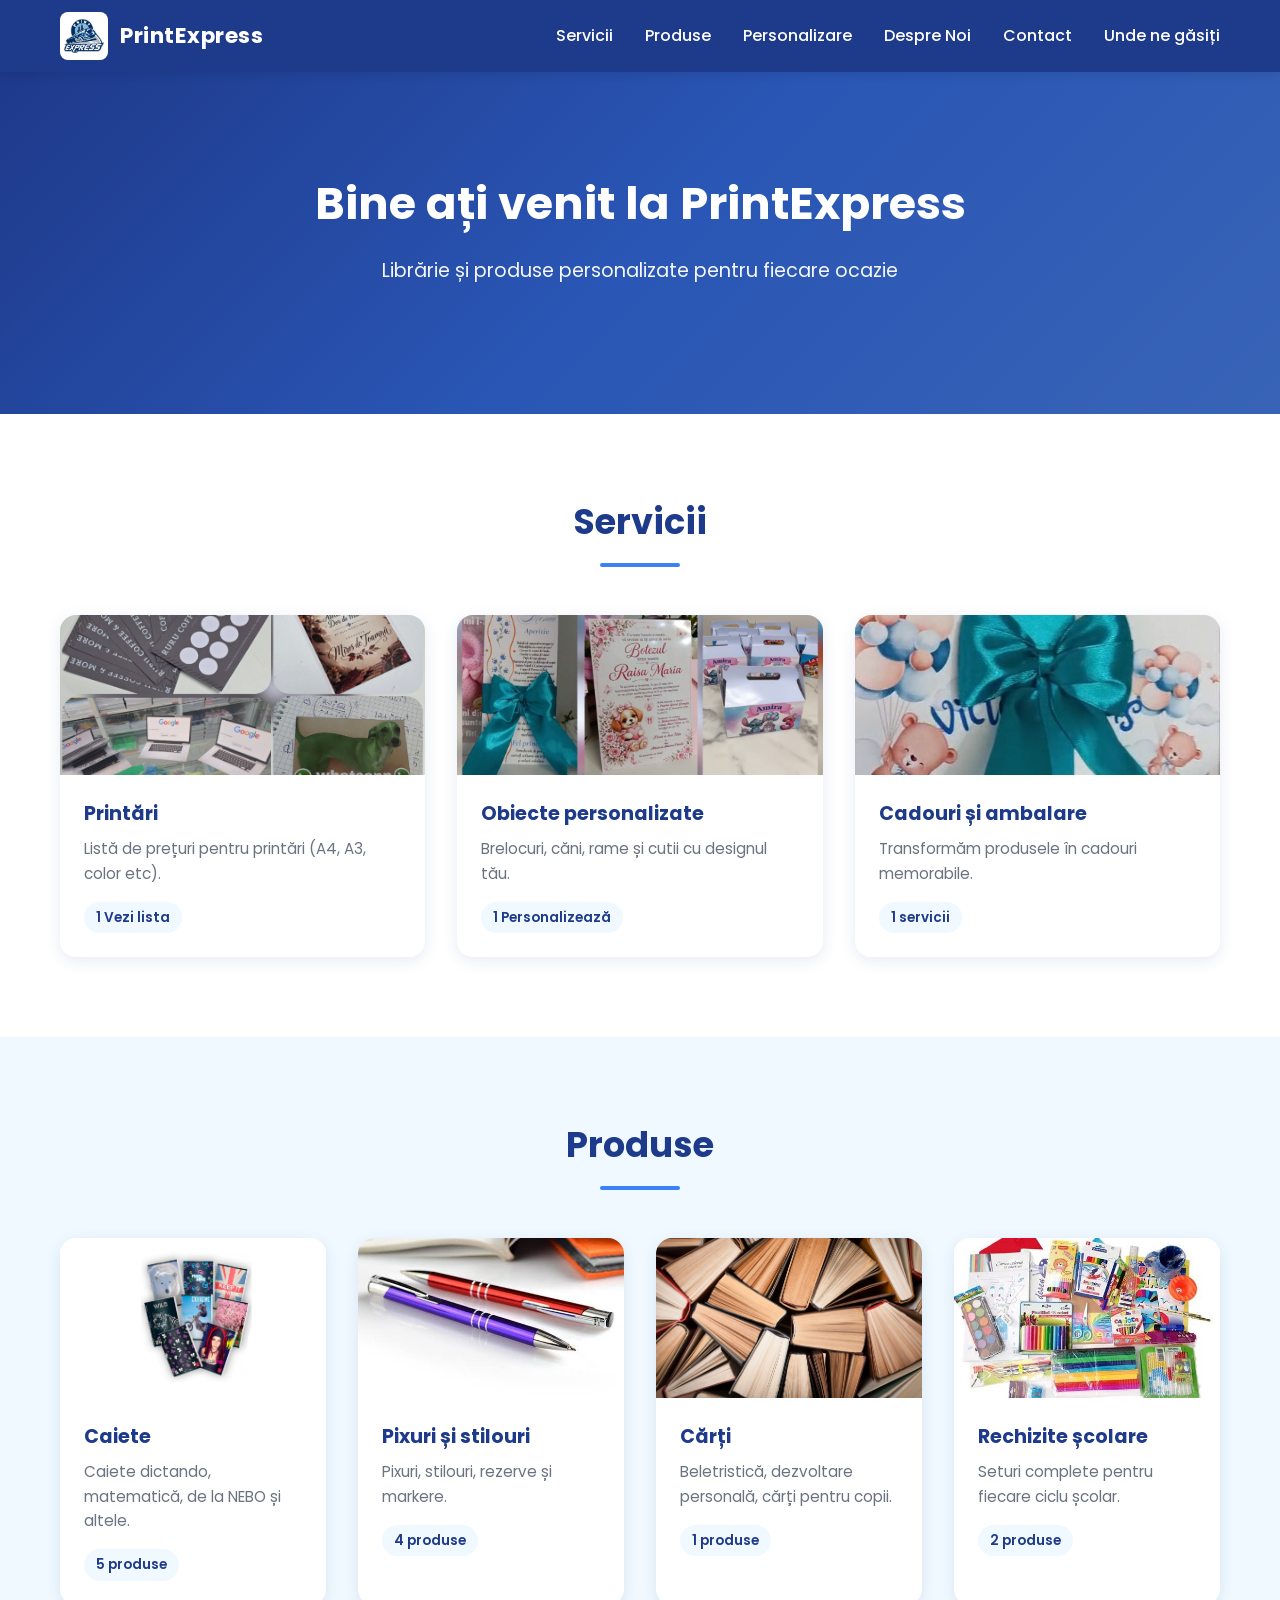
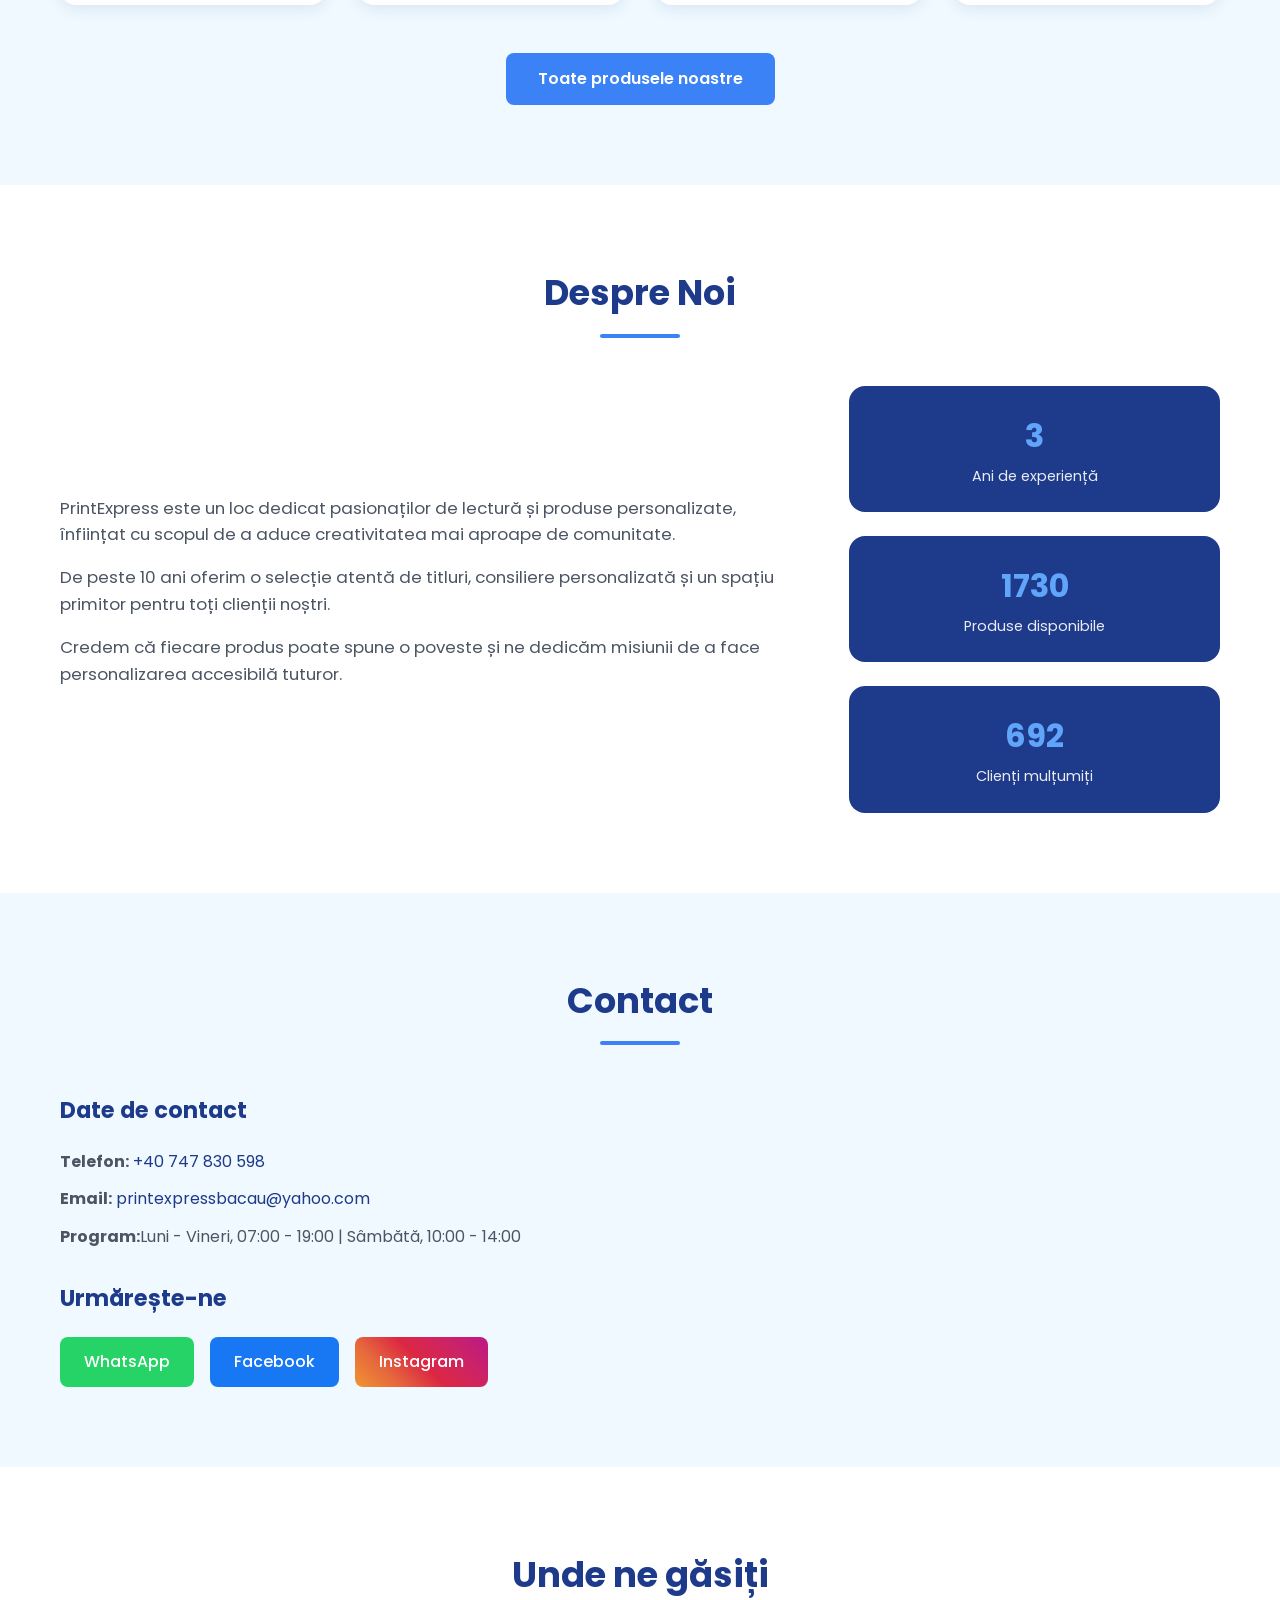
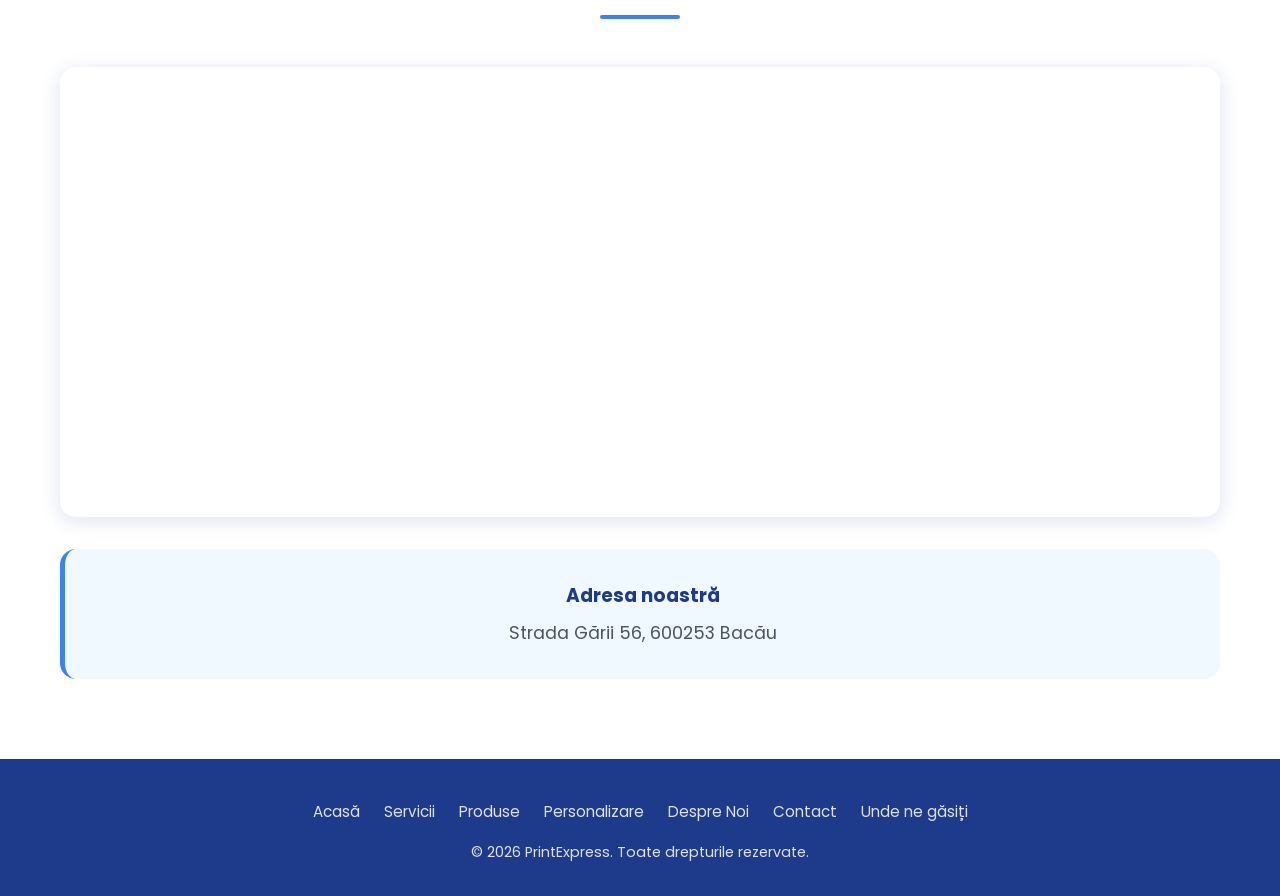
==== index.html @ 2db5bd22 "Update index.html" ====
<!DOCTYPE html>
<html lang="ro">
<head>
    <meta charset="UTF-8">
    <meta name="google-site-verification" content="IRRIwklYfAM4KakVs8MfR-BUMKHXGZRAiNsHoaWdocE" />
    <meta name="viewport" content="width=device-width, initial-scale=1.0">
    <title>PrintExpress</title>
    <link rel="stylesheet" href="css/style.css">
    <link href="https://fonts.googleapis.com/css2?family=Poppins:wght@300;400;500;600;700&display=swap" rel="stylesheet">
</head>
<body>

    <header class="header">
        <div class="container header-content">
            <a href="index.html" class="logo">
                <img src="images/logo.png" alt="Logo PrintExpress" class="logo-img" onerror="this.style.display='none'">
                <span class="logo-text">PrintExpress</span>
            </a>
            <nav class="nav">
                <ul class="nav-list">
                    <li><a href="servicii.html">Servicii</a></li>
                    <li><a href="produse.html">Produse</a></li>
                    <li><a href="personalizare.html">Personalizare</a></li>
                    <li><a href="index.html#despre">Despre Noi</a></li>
                    <li><a href="index.html#contact">Contact</a></li>
                    <li><a href="index.html#unde-ne-gasiti">Unde ne găsiți</a></li>
                </ul>
            </nav>
            <button class="menu-toggle" aria-label="Meniu"><span></span><span></span><span></span></button>
        </div>
    </header>

    <!-- HERO CU VIDEO -->
    <section id="acasa" class="hero hero-video">
        <video autoplay loop muted playsinline class="hero-video-bg">
            <source src="images/header-video.mp4" type="video/mp4">
        </video>
        <div class="hero-overlay"></div>
        <div class="container hero-content fade-in-up">
            <h1>Bine ați venit la PrintExpress</h1>
            <p>Librărie și produse personalizate pentru fiecare ocazie</p>
            <!-- Butonul de personalizare a fost scos de aici -->
        </div>
    </section>

    <!-- Restul secțiunilor rămân neschimbate -->
    <section id="servicii" class="section">
        <div class="container">
            <h2 class="section-title">Servicii</h2>
            <div class="grid-3" id="servicesPreview"></div>
           <!-- <div class="section-cta">
                <a href="servicii.html" class="btn btn-primary">Toate serviciile noastre</a>
            </div> -->
        </div>
    </section>

    <section id="produse" class="section section-alt">
        <div class="container">
            <h2 class="section-title">Produse</h2>
            <div class="grid-4" id="productsPreview"></div>
            <div class="section-cta">
                <a href="produse.html" class="btn btn-primary">Toate produsele noastre</a>
            </div>
        </div>
    </section>

    <section id="despre" class="section">
        <div class="container">
            <h2 class="section-title">Despre Noi</h2>
            <div class="about-content">
                <div class="about-text">
                    <p>PrintExpress este un loc dedicat pasionaților de lectură și produse personalizate, înființat cu scopul de a aduce creativitatea mai aproape de comunitate.</p>
                    <p>De peste 10 ani oferim o selecție atentă de titluri, consiliere personalizată și un spațiu primitor pentru toți clienții noștri.</p>
                    <p>Credem că fiecare produs poate spune o poveste și ne dedicăm misiunii de a face personalizarea accesibilă tuturor.</p>
                </div>
                <div class="about-stats">
                    <div class="stat">
                        <span class="stat-number counter" data-target="10">0</span>
                        <span class="stat-label">Ani de experiență</span>
                    </div>
                    <div class="stat">
                        <span class="stat-number counter" data-target="5000">0</span>
                        <span class="stat-label">Produse disponibile</span>
                    </div>
                    <div class="stat">
                        <span class="stat-number counter" data-target="2000">0</span>
                        <span class="stat-label">Clienți mulțumiți</span>
                    </div>
                </div>
            </div>
        </div>
    </section>

    <section id="contact" class="section section-alt">
        <div class="container">
            <h2 class="section-title">Contact</h2>
            <div class="contact-grid">
                <div class="contact-info">
                    <h3>Date de contact</h3>
                    <p><strong>Telefon:</strong> <a href="tel:+40747830598">+40 747 830 598</a></p>
                    <p><strong>Email:</strong> <a href="mailto:printexpressbacau@yahoo.com">printexpressbacau@yahoo.com</a></p>
                    <p><strong>Program:</strong>Luni - Vineri, 07:00 - 19:00  | Sâmbătă, 10:00 - 14:00</p>
                    <h3 class="social-title">Urmărește-ne</h3>
                    <div class="social-links">
                        <a href="https://wa.me/40747830598" target="_blank" rel="noopener" class="social-btn whatsapp">WhatsApp</a>
                        <a href="https://www.facebook.com/share/19ZG9v9Qn5/" target="_blank" rel="noopener" class="social-btn facebook">Facebook</a>
                        <a href="https://www.instagram.com/printexpressbacau/?utm_source=ig_web_button_share_sheet" target="_blank" rel="noopener" class="social-btn instagram">Instagram</a>
                    </div>
                </div>
            </div>
        </div>
    </section>

    <section id="unde-ne-gasiti" class="section">
        <div class="container">
            <h2 class="section-title">Unde ne găsiți</h2>
            <div class="map-wrapper">
    <iframe
        src="https://maps.google.com/maps?q=Str.%20Garii%2056,%20Bacau,%20Romania&t=&z=16&ie=UTF8&iwloc=&output=embed"
        width="100%"
        height="450"
        style="border:0;"
        allowfullscreen=""
        loading="lazy"
        referrerpolicy="no-referrer-when-downgrade"
        title="Locație PrintExpress Bacău">
    </iframe>
            </div>
            <div class="address-info">
                <h3>Adresa noastră</h3>
                <p>Strada Gării 56, 600253 Bacău</p>
            </div>
        </div>
    </section>

    <footer class="footer">
        <div class="container footer-content">
            <ul class="footer-nav">
                <li><a href="index.html">Acasă</a></li>
                <li><a href="servicii.html">Servicii</a></li>
                <li><a href="produse.html">Produse</a></li>
                <li><a href="personalizare.html">Personalizare</a></li>
                <li><a href="index.html#despre">Despre Noi</a></li>
                <li><a href="index.html#contact">Contact</a></li>
                <li><a href="index.html#unde-ne-gasiti">Unde ne găsiți</a></li>
            </ul>
            <p>&copy; <span id="currentYear"></span> PrintExpress. Toate drepturile rezervate.</p>
        </div>
    </footer>

    <script src="js/data.js"></script>
    <script src="js/script.js"></script>
</body>
</html>
---- css/style.css ----
:root {
    --color-primary: #1e3a8a;
    --color-secondary: #3b82f6;
    --color-accent: #60a5fa;
    --color-dark: #1e293b;
    --color-light: #f0f9ff;
    --gradient-1: linear-gradient(135deg, #1e3a8a, #3b82f6);
    --gradient-2: linear-gradient(135deg, #1e40af, #60a5fa);
    --gradient-3: linear-gradient(135deg, #3730a3, #818cf8);
    --gradient-4: linear-gradient(135deg, #0c4a6e, #0ea5e9);
    --gradient-5: linear-gradient(135deg, #1e3a8a, #06b6d4);
    --gradient-6: linear-gradient(135deg, #312e81, #6366f1);
}

* { margin: 0; padding: 0; box-sizing: border-box; }
html { scroll-behavior: smooth; }
body {
    font-family: 'Poppins', sans-serif;
    color: var(--color-dark);
    background: #ffffff;
    line-height: 1.6;
    overflow-x: hidden;
}
a { color: var(--color-primary); text-decoration: none; transition: color 0.3s ease; }
a:hover { color: var(--color-secondary); }
img { max-width: 100%; display: block; }
.container { width: 100%; max-width: 1200px; margin: 0 auto; padding: 0 20px; }

@keyframes fadeInUp {
    from { opacity: 0; transform: translateY(30px); }
    to { opacity: 1; transform: translateY(0); }
}
@keyframes fadeInLeft {
    from { opacity: 0; transform: translateX(-30px); }
    to { opacity: 1; transform: translateX(0); }
}
@keyframes fadeInRight {
    from { opacity: 0; transform: translateX(30px); }
    to { opacity: 1; transform: translateX(0); }
}
@keyframes fadeInScale {
    from { opacity: 0; transform: scale(0.9); }
    to { opacity: 1; transform: scale(1); }
}
@keyframes float {
    0%, 100% { transform: translateY(0); }
    50% { transform: translateY(-10px); }
}
@keyframes gradientMove {
    0% { background-position: 0% 50%; }
    50% { background-position: 100% 50%; }
    100% { background-position: 0% 50%; }
}
@keyframes pulse {
    0%, 100% { transform: scale(1); }
    50% { transform: scale(1.05); }
}
@keyframes priceBump {
    0% { transform: scale(1); }
    40% { transform: scale(1.2); color: var(--color-accent); }
    100% { transform: scale(1); }
}
@keyframes fadeIn {
    from { opacity: 0; }
    to { opacity: 1; }
}

.fade-in-up { animation: fadeInUp 0.8s ease-out both; }
.fade-in-left { animation: fadeInLeft 0.8s ease-out both; }
.fade-in-right { animation: fadeInRight 0.8s ease-out both; }

.header {
    background-color: var(--color-primary);
    color: #fff;
    position: sticky;
    top: 0;
    z-index: 1000;
    box-shadow: 0 2px 10px rgba(0,0,0,0.1);
    transition: box-shadow 0.3s ease;
}
.header.scrolled { box-shadow: 0 4px 20px rgba(0,0,0,0.2); }

.header-content {
    display: flex;
    justify-content: space-between;
    align-items: center;
    padding: 0.75rem 20px;
}

.logo {
    display: flex;
    align-items: center;
    gap: 0.75rem;
    color: #fff;
    transition: transform 0.3s ease;
}
.logo:hover { transform: scale(1.03); color: var(--color-accent); }

.logo-img {
    width: 48px;
    height: 48px;
    object-fit: contain;
    background: #fff;
    border-radius: 8px;
    padding: 4px;
    transition: transform 0.4s ease;
}
.logo:hover .logo-img { transform: rotate(-8deg); }

.logo-text {
    font-size: 1.35rem;
    font-weight: 700;
    letter-spacing: 0.5px;
    color: #fff;
}

.nav-list { display: flex; list-style: none; gap: 2rem; }
.nav-list a {
    color: #fff;
    font-weight: 500;
    position: relative;
    padding: 0.5rem 0;
}
.nav-list a::after {
    content: '';
    position: absolute;
    bottom: 0; left: 0;
    width: 0; height: 2px;
    background: var(--color-accent);
    transition: width 0.3s ease;
}
.nav-list a:hover::after { width: 100%; }
.nav-list a:hover { color: var(--color-accent); }

.menu-toggle {
    display: none;
    flex-direction: column;
    justify-content: space-between;
    width: 28px; height: 22px;
    background: transparent;
    border: none;
    cursor: pointer;
    padding: 0;
    z-index: 1001;
}
.menu-toggle span {
    display: block;
    width: 100%; height: 3px;
    background: #fff;
    border-radius: 2px;
    transition: transform 0.3s ease, opacity 0.3s ease;
}
.menu-toggle.active span:nth-child(1) { transform: translateY(9.5px) rotate(45deg); }
.menu-toggle.active span:nth-child(2) { opacity: 0; }
.menu-toggle.active span:nth-child(3) { transform: translateY(-9.5px) rotate(-45deg); }

.breadcrumb-bar {
    background: var(--color-light);
    border-bottom: 1px solid #dbeafe;
    padding: 0.9rem 0;
}
.breadcrumb {
    display: flex;
    flex-wrap: wrap;
    align-items: center;
    gap: 0.5rem;
    font-size: 0.9rem;
    list-style: none;
    margin: 0;
    padding: 0;
}
.breadcrumb li { display: flex; align-items: center; gap: 0.5rem; }
.breadcrumb li::after { content: '/'; color: #94a3b8; }
.breadcrumb li:last-child::after { content: ''; }
.breadcrumb a { color: var(--color-secondary); font-weight: 500; }
.breadcrumb a:hover { color: var(--color-primary); }
.breadcrumb .current { color: var(--color-primary); font-weight: 600; }

.back-actions {
    display: flex;
    flex-wrap: wrap;
    gap: 0.75rem;
    margin-bottom: 2rem;
}
.back-btn {
    display: inline-flex;
    align-items: center;
    gap: 0.5rem;
    padding: 0.6rem 1.25rem;
    border-radius: 8px;
    font-weight: 500;
    font-size: 0.95rem;
    border: 2px solid var(--color-secondary);
    background: #fff;
    color: var(--color-primary);
    cursor: pointer;
    text-decoration: none;
    font-family: inherit;
    transition: all 0.3s ease;
}
.back-btn:hover {
    background: var(--color-secondary);
    color: #fff;
    transform: translateX(-4px);
    box-shadow: 0 6px 18px rgba(59,130,246,0.3);
}
.back-btn .arrow { font-size: 1.1rem; transition: transform 0.3s ease; }
.back-btn:hover .arrow { transform: translateX(-3px); }

.hero-video {
    position: relative;
    overflow: hidden;
    padding: 8rem 0;
    background: none;
}
.hero-video-bg {
    position: absolute;
    top: 50%;
    left: 50%;
    min-width: 100%;
    min-height: 100%;
    width: auto;
    height: auto;
    transform: translate(-50%, -50%);
    z-index: 0;
    object-fit: cover;
}
.hero-overlay {
    position: absolute;
    inset: 0;
    background: rgba(30, 58, 138, 0.6);
    z-index: 1;
}
.hero-video .hero-content {
    position: relative;
    z-index: 2;
}

.hero, .page-hero {
    color: #fff;
    text-align: center;
    background-size: 200% 200%;
}
.hero {
    background: linear-gradient(135deg, var(--color-primary), var(--color-secondary), var(--color-accent));
    padding: 6rem 0;
}
.hero-content h1 { font-size: 2.8rem; margin-bottom: 1rem; font-weight: 700; }
.hero-content p { font-size: 1.2rem; margin-bottom: 2rem; opacity: 0.95; }

.page-hero {
    background: linear-gradient(135deg, var(--color-primary), var(--color-secondary));
    padding: 4rem 0;
}
.animated-gradient {
    background-size: 200% 200%;
    animation: gradientMove 10s ease infinite;
}
.page-hero h1 { font-size: 2.4rem; margin-bottom: 0.75rem; }
.page-hero p { font-size: 1.15rem; opacity: 0.95; }

.section { padding: 5rem 0; }
.section-alt { background: var(--color-light); }
.section-title {
    font-size: 2.2rem;
    text-align: center;
    margin-bottom: 3rem;
    color: var(--color-primary);
    position: relative;
    padding-bottom: 1rem;
}
.section-title::after {
    content: '';
    position: absolute;
    bottom: 0; left: 50%;
    transform: translateX(-50%);
    width: 80px; height: 4px;
    background: var(--color-secondary);
    border-radius: 2px;
}
.section-cta { text-align: center; margin-top: 3rem; }

.grid-3 { display: grid; grid-template-columns: repeat(3, 1fr); gap: 2rem; }
.grid-4 { display: grid; grid-template-columns: repeat(4, 1fr); gap: 2rem; }

.category-card {
    background: #fff;
    border-radius: 16px;
    overflow: hidden;
    box-shadow: 0 4px 15px rgba(30,58,138,0.1);
    transition: transform 0.4s cubic-bezier(0.175, 0.885, 0.32, 1.275), box-shadow 0.4s ease;
    animation: fadeInUp 0.6s ease-out both;
}
.category-card:hover {
    transform: translateY(-10px);
    box-shadow: 0 20px 40px rgba(30,58,138,0.25);
}
.category-card-link { display: block; color: inherit; text-decoration: none; }

.category-card-image {
    height: 160px;
    display: flex;
    align-items: center;
    justify-content: center;
    color: #fff;
    font-size: 2.5rem;
    font-weight: 700;
    position: relative;
    overflow: hidden;
    transition: transform 0.5s ease;
}
.category-card:hover .category-card-image { transform: scale(1.05); }
.category-card-image .icon {
    position: relative;
    z-index: 2;
    animation: float 4s ease-in-out infinite;
}
.category-card-image img {
    width: 100%;
    height: 100%;
    object-fit: cover;
}

.category-card-body { padding: 1.5rem; }
.category-card-body h3 {
    color: var(--color-primary);
    margin-bottom: 0.5rem;
    font-size: 1.2rem;
    transition: color 0.3s ease;
}
.category-card:hover .category-card-body h3 { color: var(--color-secondary); }
.category-card-body p {
    color: #6b7280;
    font-size: 0.95rem;
    margin-bottom: 1rem;
}
.category-card-count {
    display: inline-block;
    background: var(--color-light);
    color: var(--color-primary);
    font-size: 0.85rem;
    font-weight: 600;
    padding: 0.3rem 0.75rem;
    border-radius: 20px;
    transition: background 0.3s ease, color 0.3s ease;
}
.category-card:hover .category-card-count {
    background: var(--color-secondary);
    color: #fff;
}

.card {
    background: #fff;
    border-radius: 16px;
    padding: 2rem;
    box-shadow: 0 4px 15px rgba(30,58,138,0.1);
    transition: transform 0.4s cubic-bezier(0.175, 0.885, 0.32, 1.275), box-shadow 0.4s ease;
    border-top: 4px solid var(--color-secondary);
    animation: fadeInUp 0.6s ease-out both;
}
.card:hover {
    transform: translateY(-8px) scale(1.02);
    box-shadow: 0 15px 35px rgba(30,58,138,0.25);
}
.card h3 {
    color: var(--color-primary);
    margin-bottom: 0.75rem;
    font-size: 1.25rem;
    transition: color 0.3s ease;
}
.card:hover h3 { color: var(--color-secondary); }
.card p { color: #4b5563; }

.card-link {
    display: flex;
    flex-direction: column;
    height: 100%;
    color: inherit;
    text-decoration: none;
}
.card-link:hover { color: inherit; }

.card-arrow {
    margin-top: auto;
    padding-top: 1rem;
    color: var(--color-secondary);
    font-weight: 600;
    font-size: 0.95rem;
    transition: transform 0.3s ease;
    display: inline-block;
}
.card:hover .card-arrow { transform: translateX(8px); }

.product-card {
    padding: 0;
    overflow: hidden;
    border-top: none;
}
.product-image {
    width: 100%;
    height: 180px;
    position: relative;
    overflow: hidden;
    display: flex;
    align-items: center;
    justify-content: center;
    color: #fff;
    font-weight: 600;
    font-size: 1rem;
    transition: transform 0.5s ease;
}
.product-card:hover .product-image { transform: scale(1.05); }
.product-body { padding: 1.5rem; }
.product-price {
    display: inline-block;
    margin-top: 0.5rem;
    color: var(--color-secondary);
    font-weight: 700;
    font-size: 1.1rem;
}

.gradient-1 { background: var(--gradient-1); }
.gradient-2 { background: var(--gradient-2); }
.gradient-3 { background: var(--gradient-3); }
.gradient-4 { background: var(--gradient-4); }
.gradient-5 { background: var(--gradient-5); }
.gradient-6 { background: var(--gradient-6); }

.details-wrapper {
    display: grid;
    grid-template-columns: 1fr 1.2fr;
    gap: 3rem;
    align-items: start;
}
.details-image-main {
    width: 100%;
    height: 350px;
    border-radius: 16px;
    display: flex;
    align-items: center;
    justify-content: center;
    color: #fff;
    font-size: 1.3rem;
    font-weight: 600;
    position: relative;
    overflow: hidden;
    box-shadow: 0 10px 30px rgba(30,58,138,0.2);
    margin-bottom: 1rem;
    text-align: center;
    padding: 1rem;
}
.details-gallery {
    display: grid;
    grid-template-columns: repeat(3, 1fr);
    gap: 0.75rem;
}
.gallery-thumb {
    height: 100px;
    border-radius: 10px;
    cursor: pointer;
    transition: transform 0.3s ease, box-shadow 0.3s ease;
}
.gallery-thumb:hover {
    transform: scale(1.05);
    box-shadow: 0 6px 15px rgba(30,58,138,0.25);
}
.details-content h1 {
    font-size: 2.2rem;
    color: var(--color-primary);
    margin-bottom: 1rem;
}
.details-meta {
    display: flex;
    gap: 1rem;
    margin-bottom: 1.5rem;
    flex-wrap: wrap;
}
.details-meta span {
    background: var(--color-light);
    color: var(--color-primary);
    padding: 0.4rem 1rem;
    border-radius: 20px;
    font-size: 0.9rem;
    font-weight: 500;
    transition: all 0.3s ease;
}
.details-meta span:hover {
    background: var(--color-secondary);
    color: #fff;
}
.long-desc {
    font-size: 1.05rem;
    color: #4b5563;
    margin-bottom: 1.5rem;
}
.details-price {
    font-size: 1.8rem;
    font-weight: 700;
    color: var(--color-secondary);
    margin-bottom: 1.5rem;
    display: inline-block;
    padding: 0.5rem 1.25rem;
    background: var(--color-light);
    border-radius: 12px;
}
.features-title {
    font-size: 1.2rem;
    color: var(--color-primary);
    margin-bottom: 1rem;
}
.features-list { list-style: none; margin-bottom: 2rem; }
.features-list li {
    padding: 0.6rem 0 0.6rem 1.8rem;
    position: relative;
    color: #4b5563;
    border-bottom: 1px solid #e2e8f0;
    transition: padding-left 0.3s ease, color 0.3s ease;
}
.features-list li:hover { padding-left: 2.2rem; color: var(--color-primary); }
.features-list li::before {
    content: '';
    position: absolute;
    left: 0; top: 50%;
    transform: translateY(-50%);
    width: 10px; height: 10px;
    background: var(--color-secondary);
    border-radius: 50%;
}
.details-actions {
    display: flex;
    gap: 1rem;
    flex-wrap: wrap;
    margin-top: 2rem;
}

.about-content {
    display: grid;
    grid-template-columns: 2fr 1fr;
    gap: 3rem;
    align-items: center;
}
.about-text p {
    margin-bottom: 1rem;
    color: #4b5563;
    font-size: 1.05rem;
}
.about-stats {
    display: flex;
    flex-direction: column;
    gap: 1.5rem;
}
.stat {
    background: var(--color-primary);
    color: #fff;
    padding: 1.5rem;
    border-radius: 16px;
    text-align: center;
    transition: transform 0.4s ease, box-shadow 0.4s ease;
}
.stat:hover {
    transform: translateY(-5px) scale(1.03);
    box-shadow: 0 15px 30px rgba(30,58,138,0.3);
}
.stat-number {
    display: block;
    font-size: 2rem;
    font-weight: 700;
    color: var(--color-accent);
}
.stat-label {
    display: block;
    font-size: 0.9rem;
    margin-top: 0.25rem;
    opacity: 0.9;
}

.contact-grid {
    display: grid;
    grid-template-columns: 1fr 1fr;
    gap: 3rem;
}
.contact-info h3, .contact-form-wrapper h3 {
    color: var(--color-primary);
    margin-bottom: 1.25rem;
    font-size: 1.4rem;
}
.contact-info p { margin-bottom: 0.75rem; color: #4b5563; }
.social-title { margin-top: 2rem; }
.social-links {
    display: flex;
    flex-wrap: wrap;
    gap: 1rem;
    margin-top: 1rem;
}
.social-btn {
    display: inline-block;
    padding: 0.75rem 1.5rem;
    border-radius: 8px;
    color: #fff;
    font-weight: 500;
    transition: transform 0.3s ease, box-shadow 0.3s ease;
    text-align: center;
}
.social-btn:hover {
    transform: translateY(-3px);
    color: #fff;
    box-shadow: 0 8px 20px rgba(0,0,0,0.2);
}
.whatsapp { background: #25d366; }
.facebook { background: #1877f2; }
.instagram { background: linear-gradient(45deg, #f09433, #e6683c, #dc2743, #cc2366, #bc1888); }

.contact-form { display: flex; flex-direction: column; gap: 1rem; }
.form-group { display: flex; flex-direction: column; }
.form-group label { margin-bottom: 0.4rem; font-weight: 500; color: var(--color-dark); }
.form-group input, .form-group textarea {
    padding: 0.75rem 1rem;
    border: 2px solid #e2e8f0;
    border-radius: 8px;
    font-family: inherit;
    font-size: 1rem;
    transition: border-color 0.3s ease, box-shadow 0.3s ease;
    background: #fff;
}
.form-group input:focus, .form-group textarea:focus {
    outline: none;
    border-color: var(--color-secondary);
    box-shadow: 0 0 0 4px rgba(59,130,246,0.1);
}
.form-group textarea { resize: vertical; min-height: 120px; }
.form-status { margin-top: 0.5rem; font-size: 0.95rem; color: var(--color-primary); font-weight: 500; }

.btn {
    display: inline-block;
    padding: 0.85rem 2rem;
    border-radius: 8px;
    font-weight: 600;
    font-size: 1rem;
    cursor: pointer;
    border: none;
    transition: transform 0.3s ease, box-shadow 0.3s ease, background 0.3s ease;
    font-family: inherit;
    text-align: center;
    text-decoration: none;
}
.btn-primary { background: var(--color-secondary); color: #fff; }
.btn-primary:hover {
    background: var(--color-primary);
    color: #fff;
    transform: translateY(-3px);
    box-shadow: 0 8px 25px rgba(30,58,138,0.4);
}
.btn-outline {
    background: transparent;
    color: var(--color-primary);
    border: 2px solid var(--color-primary);
}
.btn-outline:hover {
    background: var(--color-primary);
    color: #fff;
    transform: translateY(-3px);
}

.map-wrapper {
    border-radius: 16px;
    overflow: hidden;
    box-shadow: 0 4px 20px rgba(30,58,138,0.15);
    margin-bottom: 2rem;
}
.map-wrapper iframe { display: block; }
.address-info {
    text-align: center;
    background: var(--color-light);
    padding: 2rem;
    border-radius: 16px;
    border-left: 5px solid var(--color-secondary);
}
.address-info h3 { color: var(--color-primary); margin-bottom: 0.5rem; }
.address-info p { color: #4b5563; font-size: 1.1rem; }

.footer {
    background: var(--color-primary);
    color: #fff;
    padding: 2.5rem 0 2rem;
    text-align: center;
}
.footer-content {
    display: flex;
    flex-direction: column;
    align-items: center;
    gap: 1rem;
}
.footer-nav {
    display: flex;
    flex-wrap: wrap;
    justify-content: center;
    gap: 1.5rem;
    list-style: none;
    margin: 0;
    padding: 0;
}
.footer-nav a {
    color: #fff;
    opacity: 0.85;
    font-size: 0.95rem;
    transition: opacity 0.3s ease, color 0.3s ease;
}
.footer-nav a:hover { opacity: 1; color: var(--color-accent); }
.footer p { opacity: 0.85; font-size: 0.9rem; }

.hidden { display: none !important; }

.configurator-step { animation: fadeInUp 0.6s ease-out both; }

.config-step-title {
    color: var(--color-primary);
    font-size: 1.6rem;
    margin-bottom: 1.5rem;
    position: relative;
    padding-bottom: 0.75rem;
}
.config-step-title::after {
    content: '';
    position: absolute;
    bottom: 0; left: 0;
    width: 60px; height: 3px;
    background: var(--color-secondary);
    border-radius: 2px;
}

.config-layout {
    display: grid;
    grid-template-columns: 1fr 1fr;
    gap: 3rem;
    align-items: start;
}

.config-preview-panel {
    background: var(--color-light);
    border-radius: 16px;
    padding: 2rem;
    position: sticky;
    top: 100px;
}

.preview-stage {
    background: #fff;
    border-radius: 12px;
    padding: 2rem;
    display: flex;
    flex-direction: column;
    align-items: center;
    justify-content: center;
    min-height: 420px;
    position: relative;
    overflow: hidden;
    box-shadow: inset 0 2px 10px rgba(30,58,138,0.05);
}

.preview-product {
    width: 100%;
    max-width: 320px;
    margin: 0 auto;
    display: flex;
    flex-direction: column;
    align-items: center;
    justify-content: center;
}

.product-canvas {
    position: relative;
    width: 100%;
    display: block;
    line-height: 0;
    z-index: 0;
}

.preview-base-image {
    position: relative;
    z-index: 1;
    width: 100%;
    height: auto;
    display: block;
    pointer-events: none;
    user-select: none;
    transition: transform 0.3s ease;
}

.preview-base-image.layer-front {
    z-index: 3;
}

.print-area {
    position: absolute;
    z-index: 2;
    display: flex;
    align-items: center;
    justify-content: center;
    overflow: hidden;
    background: #e2e8f0;
    transition: all 0.35s cubic-bezier(0.175, 0.885, 0.32, 1.275);
}

.print-area.layer-behind {
    z-index: 1;
    background: transparent;
}

.print-area::after {
    content: '';
    position: absolute;
    inset: 0;
    background: linear-gradient(135deg, rgba(255,255,255,0.18) 0%, transparent 40%);
    pointer-events: none;
    z-index: 5;
}

.preview-user-image {
    width: 100%;
    height: 100%;
    object-fit: cover;
    object-position: center;
    display: none;
    position: relative;
    z-index: 1;
    cursor: grab;
}

.preview-user-image:active {
    cursor: grabbing;
}

.preview-hint {
    color: #94a3b8;
    font-size: 0.9rem;
    margin-top: 1.5rem;
    text-align: center;
    position: relative;
    z-index: 2;
    padding: 0.5rem 1rem;
    background: var(--color-light);
    border-radius: 20px;
}

.preview-info {
    margin-top: 1.5rem;
    display: grid;
    gap: 0.5rem;
}

.preview-info-item {
    display: flex;
    justify-content: space-between;
    padding: 0.5rem 1rem;
    background: #fff;
    border-radius: 8px;
    font-size: 0.9rem;
    color: #4b5563;
}

.preview-info-item strong { color: var(--color-primary); }

.config-options-panel {
    background: #fff;
    border-radius: 16px;
    padding: 2rem;
    box-shadow: 0 4px 20px rgba(30,58,138,0.08);
}

.config-section {
    margin-bottom: 2rem;
    padding-bottom: 2rem;
    border-bottom: 1px solid #e2e8f0;
}
.config-section:last-of-type { border-bottom: none; padding-bottom: 0; }

.config-section h3 {
    color: var(--color-primary);
    font-size: 1.1rem;
    margin-bottom: 1rem;
    font-weight: 600;
}

.option-group {
    display: flex;
    flex-wrap: wrap;
    gap: 0.6rem;
}

.option-btn {
    display: flex;
    flex-direction: column;
    align-items: center;
    padding: 0.7rem 1.2rem;
    border: 2px solid #e2e8f0;
    background: #fff;
    border-radius: 10px;
    cursor: pointer;
    font-family: inherit;
    font-size: 0.9rem;
    font-weight: 500;
    color: var(--color-dark);
    transition: all 0.3s ease;
    text-align: center;
}
.option-btn:hover {
    border-color: var(--color-secondary);
    transform: translateY(-2px);
    box-shadow: 0 4px 12px rgba(59,130,246,0.15);
}
.option-btn.active {
    border-color: var(--color-primary);
    background: var(--color-primary);
    color: #fff;
    box-shadow: 0 6px 18px rgba(30,58,138,0.3);
}
.option-btn small {
    font-size: 0.75rem;
    opacity: 0.7;
    margin-top: 0.15rem;
}
.option-btn.active small { opacity: 1; color: var(--color-accent); }

.upload-zone {
    border: 2px dashed #cbd5e1;
    border-radius: 12px;
    padding: 2rem;
    text-align: center;
    cursor: pointer;
    transition: border-color 0.3s ease, background 0.3s ease;
    background: var(--color-light);
}
.upload-zone:hover {
    border-color: var(--color-secondary);
    background: #e0f2fe;
}
.upload-zone.drag-over {
    border-color: var(--color-primary);
    background: #dbeafe;
    transform: scale(1.02);
}
.upload-inner { pointer-events: none; }
.upload-icon {
    font-size: 2.5rem;
    color: var(--color-secondary);
    font-weight: 300;
    line-height: 1;
    margin-bottom: 0.5rem;
}
.upload-inner p {
    color: #4b5563;
    font-size: 0.9rem;
    margin: 0.25rem 0;
}
.upload-inner strong { color: var(--color-primary); }
.upload-hint {
    font-size: 0.8rem !important;
    color: #94a3b8 !important;
}
.upload-thumb {
    width: 80px;
    height: 80px;
    object-fit: cover;
    border-radius: 8px;
    margin: 0 auto 0.5rem;
    box-shadow: 0 4px 12px rgba(30,58,138,0.2);
}
.btn-text {
    background: none;
    border: none;
    color: #dc2626;
    cursor: pointer;
    font-size: 0.85rem;
    font-weight: 500;
    margin-top: 0.75rem;
    padding: 0.25rem 0;
    font-family: inherit;
    transition: color 0.3s ease;
}
.btn-text:hover { color: #991b1b; text-decoration: underline; }

.image-adjuster {
    margin-top: 1rem;
    padding: 1rem;
    background: #f8fafc;
    border-radius: 10px;
    border: 1px solid #e2e8f0;
    animation: fadeIn 0.3s ease-out;
}

.adjuster-hint {
    font-size: 0.8rem;
    color: #64748b;
    margin-bottom: 0.75rem;
    text-align: center;
}

.zoom-control {
    display: flex;
    align-items: center;
    gap: 0.75rem;
    margin-bottom: 0.5rem;
}

.zoom-icon {
    font-weight: 700;
    color: var(--color-primary);
    font-size: 1.1rem;
    width: 20px;
    text-align: center;
}

#zoomSlider {
    flex: 1;
    -webkit-appearance: none;
    appearance: none;
    height: 6px;
    background: #cbd5e1;
    border-radius: 3px;
    outline: none;
}

#zoomSlider::-webkit-slider-thumb {
    -webkit-appearance: none;
    appearance: none;
    width: 18px;
    height: 18px;
    background: var(--color-secondary);
    border-radius: 50%;
    cursor: pointer;
    box-shadow: 0 2px 6px rgba(30,58,138,0.3);
    transition: transform 0.2s;
}

#zoomSlider::-webkit-slider-thumb:hover {
    transform: scale(1.15);
}

#zoomSlider::-moz-range-thumb {
    width: 18px;
    height: 18px;
    background: var(--color-secondary);
    border-radius: 50%;
    cursor: pointer;
    border: none;
    box-shadow: 0 2px 6px rgba(30,58,138,0.3);
}

.price-panel {
    background: var(--color-light);
    border-radius: 12px;
    padding: 1.5rem;
    margin-bottom: 1.5rem;
    border-left: 4px solid var(--color-secondary);
}
.price-line {
    display: flex;
    justify-content: space-between;
    padding: 0.5rem 0;
    font-size: 0.95rem;
    color: #4b5563;
}
.price-line.total {
    border-top: 2px solid var(--color-secondary);
    margin-top: 0.5rem;
    padding-top: 1rem;
    font-size: 1.3rem;
    font-weight: 700;
    color: var(--color-primary);
}
.price-line.total span:last-child { color: var(--color-secondary); }
.price-bump { animation: priceBump 0.5s ease-out; }

.config-actions {
    display: flex;
    gap: 1rem;
    flex-wrap: wrap;
}
.config-actions .btn { flex: 1; min-width: 140px; }

.modal-overlay {
    position: fixed;
    inset: 0;
    background: rgba(15, 23, 42, 0.6);
    display: flex;
    align-items: center;
    justify-content: center;
    z-index: 2000;
    padding: 1rem;
    animation: fadeIn 0.3s ease-out;
}
.modal-box {
    background: #fff;
    border-radius: 16px;
    padding: 2.5rem;
    max-width: 480px;
    width: 100%;
    text-align: center;
    box-shadow: 0 25px 50px rgba(0,0,0,0.3);
    animation: fadeInScale 0.4s ease-out;
}
.modal-box h2 {
    color: var(--color-primary);
    margin-bottom: 1rem;
    font-size: 1.6rem;
}
.modal-box p { color: #4b5563; margin-bottom: 1rem; line-height: 1.6; }
.modal-note {
    font-size: 0.9rem;
    color: #64748b !important;
    background: var(--color-light);
    padding: 1rem;
    border-radius: 8px;
}
.modal-actions {
    display: flex;
    gap: 1rem;
    justify-content: center;
    flex-wrap: wrap;
    margin-top: 1.5rem;
}
.modal-actions .btn { min-width: 140px; }

.toast {
    position: fixed;
    bottom: 2rem;
    left: 50%;
    transform: translateX(-50%) translateY(100px);
    background: var(--color-primary);
    color: #fff;
    padding: 1rem 2rem;
    border-radius: 10px;
    font-weight: 500;
    box-shadow: 0 10px 30px rgba(0,0,0,0.25);
    opacity: 0;
    transition: transform 0.3s ease, opacity 0.3s ease;
    z-index: 3000;
    max-width: 90%;
    text-align: center;
}
.toast.show {
    transform: translateX(-50%) translateY(0);
    opacity: 1;
}

.custom-product-thumb {
    background: #f1f5f9;
    padding: 1rem;
}
.custom-product-thumb img {
    width: 100%;
    height: 100%;
    object-fit: contain;
}

.coming-soon {
    grid-column: 1 / -1;
    text-align: center;
    padding: 4rem 2rem;
    background: var(--color-light);
    border-radius: 16px;
    border: 2px dashed var(--color-secondary);
    margin: 1rem auto;
    width: 100%;
    animation: fadeInUp 0.6s ease-out both;
}
.coming-soon h2 {
    color: var(--color-primary);
    font-size: 2.2rem;
    margin-bottom: 0.5rem;
}
.coming-soon p {
    color: #64748b;
    font-size: 1.1rem;
}

.price-list-container {
    max-width: 800px;
    margin: 0 auto;
    background: #fff;
    padding: 2rem;
    border-radius: 16px;
    box-shadow: 0 4px 20px rgba(30,58,138,0.08);
}
.price-list-container h2 {
    color: var(--color-primary);
    margin-bottom: 1.5rem;
    text-align: center;
}
.price-table {
    width: 100%;
    border-collapse: collapse;
}
.price-table th, .price-table td {
    padding: 1rem;
    text-align: left;
    border-bottom: 1px solid #e2e8f0;
}
.price-table th {
    background: var(--color-light);
    color: var(--color-primary);
    font-weight: 600;
}
.price-table td:last-child {
    text-align: right;
    font-weight: 600;
    color: var(--color-secondary);
}
.price-note {
    margin-top: 1.5rem;
    font-size: 0.9rem;
    color: #64748b;
    text-align: center;
    font-style: italic;
}

.printari-image-wrapper {
    max-width: 800px;
    margin: 0 auto 3rem auto;
    border-radius: 16px;
    overflow: hidden;
    box-shadow: 0 10px 30px rgba(30, 58, 138, 0.15);
}

.printari-image {
    width: 100%;
    height: auto;
    display: block;
    object-fit: cover;
}

.carousel-container {
    position: relative;
    width: 100%;
    height: 350px;
    border-radius: 16px;
    overflow: hidden;
    background: var(--color-light);
    box-shadow: 0 10px 30px rgba(30,58,138,0.2);
    margin-bottom: 1rem;
}

.carousel-track {
    display: flex;
    transition: transform 0.4s ease-in-out;
    height: 100%;
    width: 100%;
}

.carousel-slide {
    min-width: 100%;
    height: 100%;
    position: relative;
}

.carousel-slide img {
    width: 100%;
    height: 100%;
    object-fit: cover;
    display: block;
}

.carousel-slide .fallback-text {
    position: absolute;
    top: 50%;
    left: 50%;
    transform: translate(-50%, -50%);
    color: var(--color-primary);
    font-weight: 600;
    font-size: 1.2rem;
    text-align: center;
    display: none;
}

.carousel-btn {
    position: absolute;
    top: 50%;
    transform: translateY(-50%);
    background: rgba(255,255,255,0.85);
    color: var(--color-primary);
    border: none;
    width: 40px;
    height: 40px;
    border-radius: 50%;
    cursor: pointer;
    font-size: 1.2rem;
    display: flex;
    align-items: center;
    justify-content: center;
    z-index: 10;
    transition: background 0.3s, transform 0.3s;
    box-shadow: 0 2px 10px rgba(0,0,0,0.2);
}

.carousel-btn:hover {
    background: var(--color-primary);
    color: #fff;
    transform: translateY(-50%) scale(1.1);
}

.carousel-btn.prev { left: 10px; }
.carousel-btn.next { right: 10px; }

.carousel-indicators {
    position: absolute;
    bottom: 15px;
    left: 50%;
    transform: translateX(-50%);
    display: flex;
    gap: 8px;
    z-index: 10;
}

.carousel-dot {
    width: 10px;
    height: 10px;
    border-radius: 50%;
    background: rgba(255,255,255,0.5);
    cursor: pointer;
    transition: background 0.3s, transform 0.3s;
}

.carousel-dot.active {
    background: var(--color-secondary);
    transform: scale(1.3);
}

.carousel-dot:hover {
    background: #fff;
}

@media (max-width: 992px) {
    .grid-4 { grid-template-columns: repeat(2, 1fr); }
    .about-content { grid-template-columns: 1fr; }
    .contact-grid { grid-template-columns: 1fr; }
    .details-wrapper { grid-template-columns: 1fr; }
    .config-layout { grid-template-columns: 1fr; }
    .config-preview-panel { position: static; }
    .hero-content h1 { font-size: 2.2rem; }
}

@media (max-width: 768px) {
    .menu-toggle { display: flex; }
    .nav {
        position: absolute;
        top: 100%; left: 0; right: 0;
        background: var(--color-primary);
        max-height: 0;
        overflow: hidden;
        transition: max-height 0.4s ease;
    }
    .nav.active { max-height: 600px; }
    .nav-list { flex-direction: column; gap: 0; padding: 1rem 0; }
    .nav-list li { width: 100%; text-align: center; }
    .nav-list a { display: block; padding: 1rem; }

    .grid-3, .grid-4 { grid-template-columns: 1fr; }
    .hero { padding: 4rem 0; }
    .hero-content h1 { font-size: 1.8rem; }
    .section { padding: 3rem 0; }
    .section-title { font-size: 1.8rem; }
    .logo-text { font-size: 1.1rem; }
    .logo-img { width: 40px; height: 40px; }
    .details-image-main { height: 250px; }
    .gallery-thumb { height: 80px; }

    .breadcrumb-bar { padding: 0.7rem 0; }
    .breadcrumb { font-size: 0.8rem; }
    .back-actions { gap: 0.5rem; }
    .back-btn { padding: 0.5rem 1rem; font-size: 0.85rem; }
    .footer-nav { gap: 1rem; }

    .config-preview-panel, .config-options-panel { padding: 1.5rem; }
    .preview-stage { padding: 1.5rem 1rem; min-height: 320px; }
    .preview-product { max-width: 260px; }
    .preview-hint { font-size: 0.8rem; }
    .config-actions { flex-direction: column; }
    .modal-box { padding: 2rem 1.5rem; }

    .price-list-container { padding: 1rem; }
    .price-table th, .price-table td { padding: 0.75rem 0.5rem; font-size: 0.9rem; }
    
    .carousel-container { height: 250px; }
}
/* BANNER CU IMAGINE - PRODUSE */
.page-hero.with-image {
    background-size: cover;
    background-position: center;
    background-repeat: no-repeat;
    position: relative;
}

.page-hero.with-image::before {
    content: '';
    position: absolute;
    inset: 0;
    background: rgba(30, 58, 138, 0.65);
    z-index: 1;
}

.page-hero.with-image .container {
    position: relative;
    z-index: 2;
}
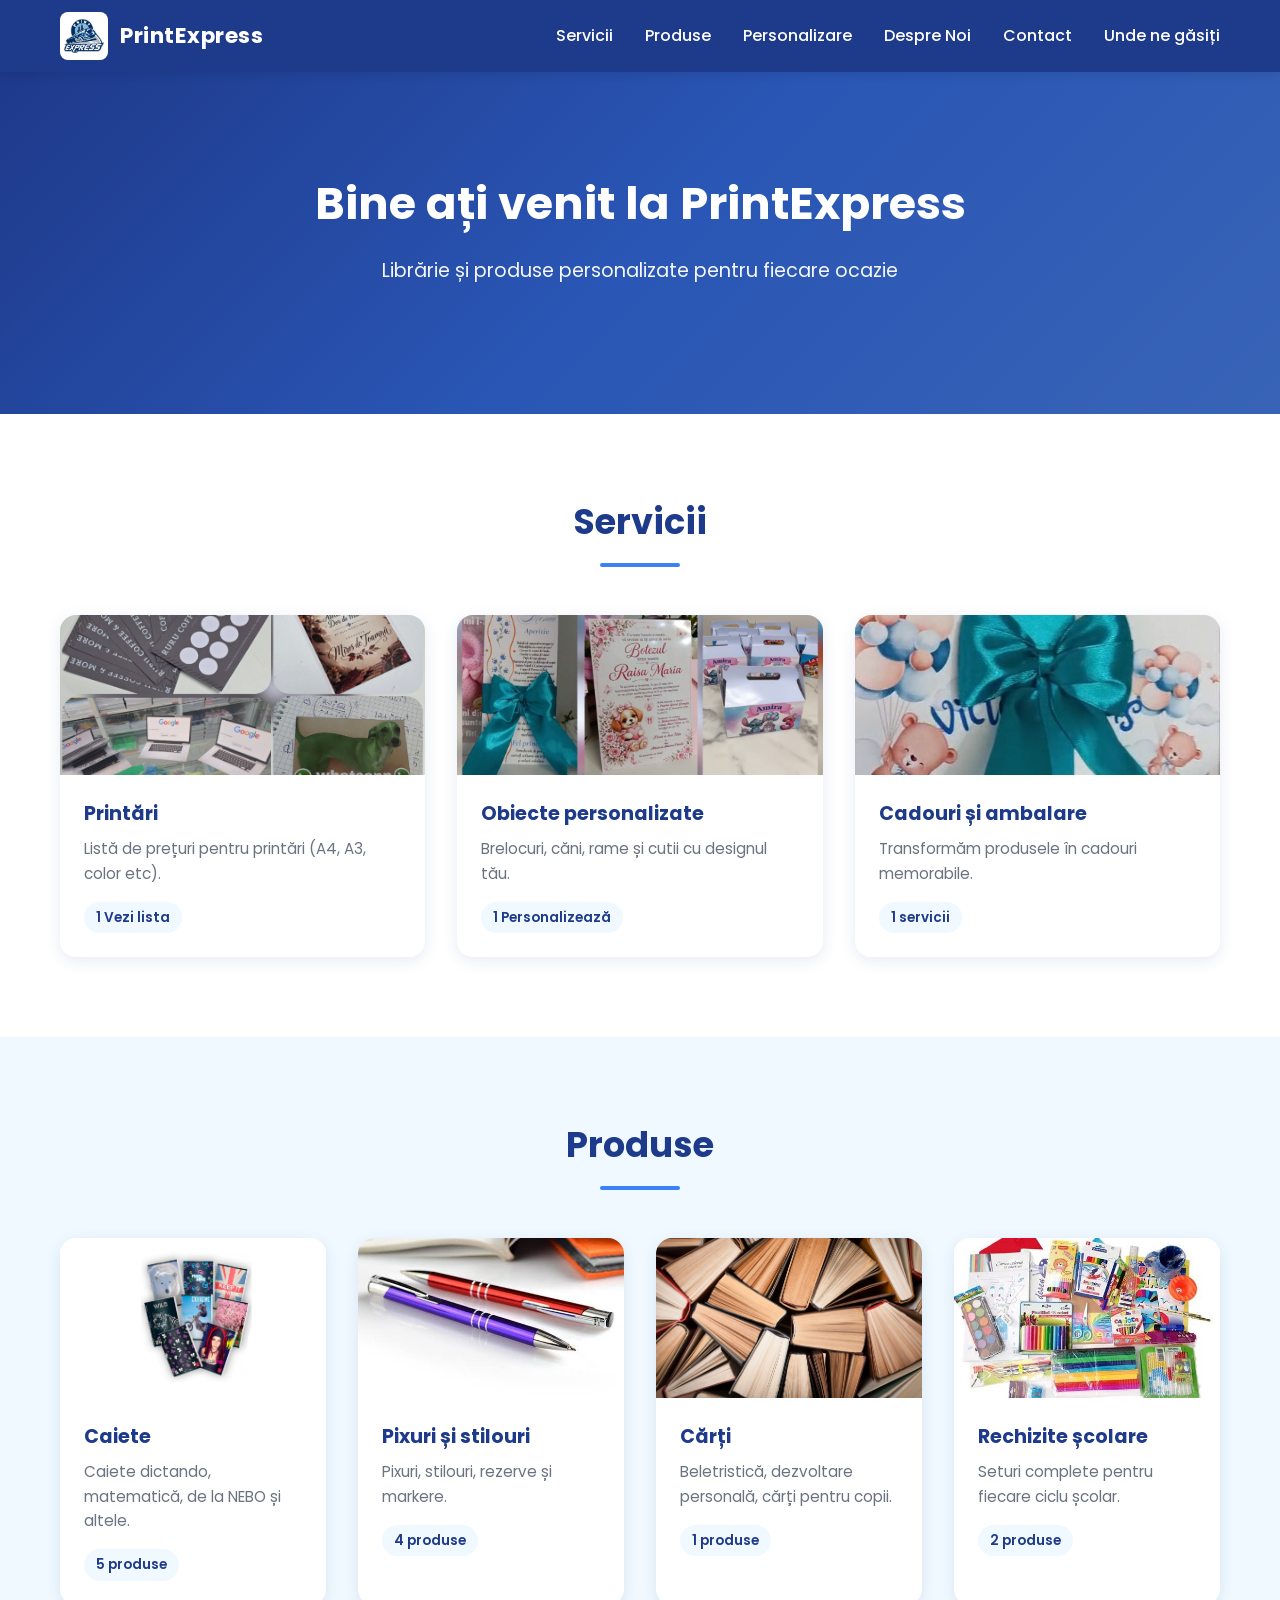
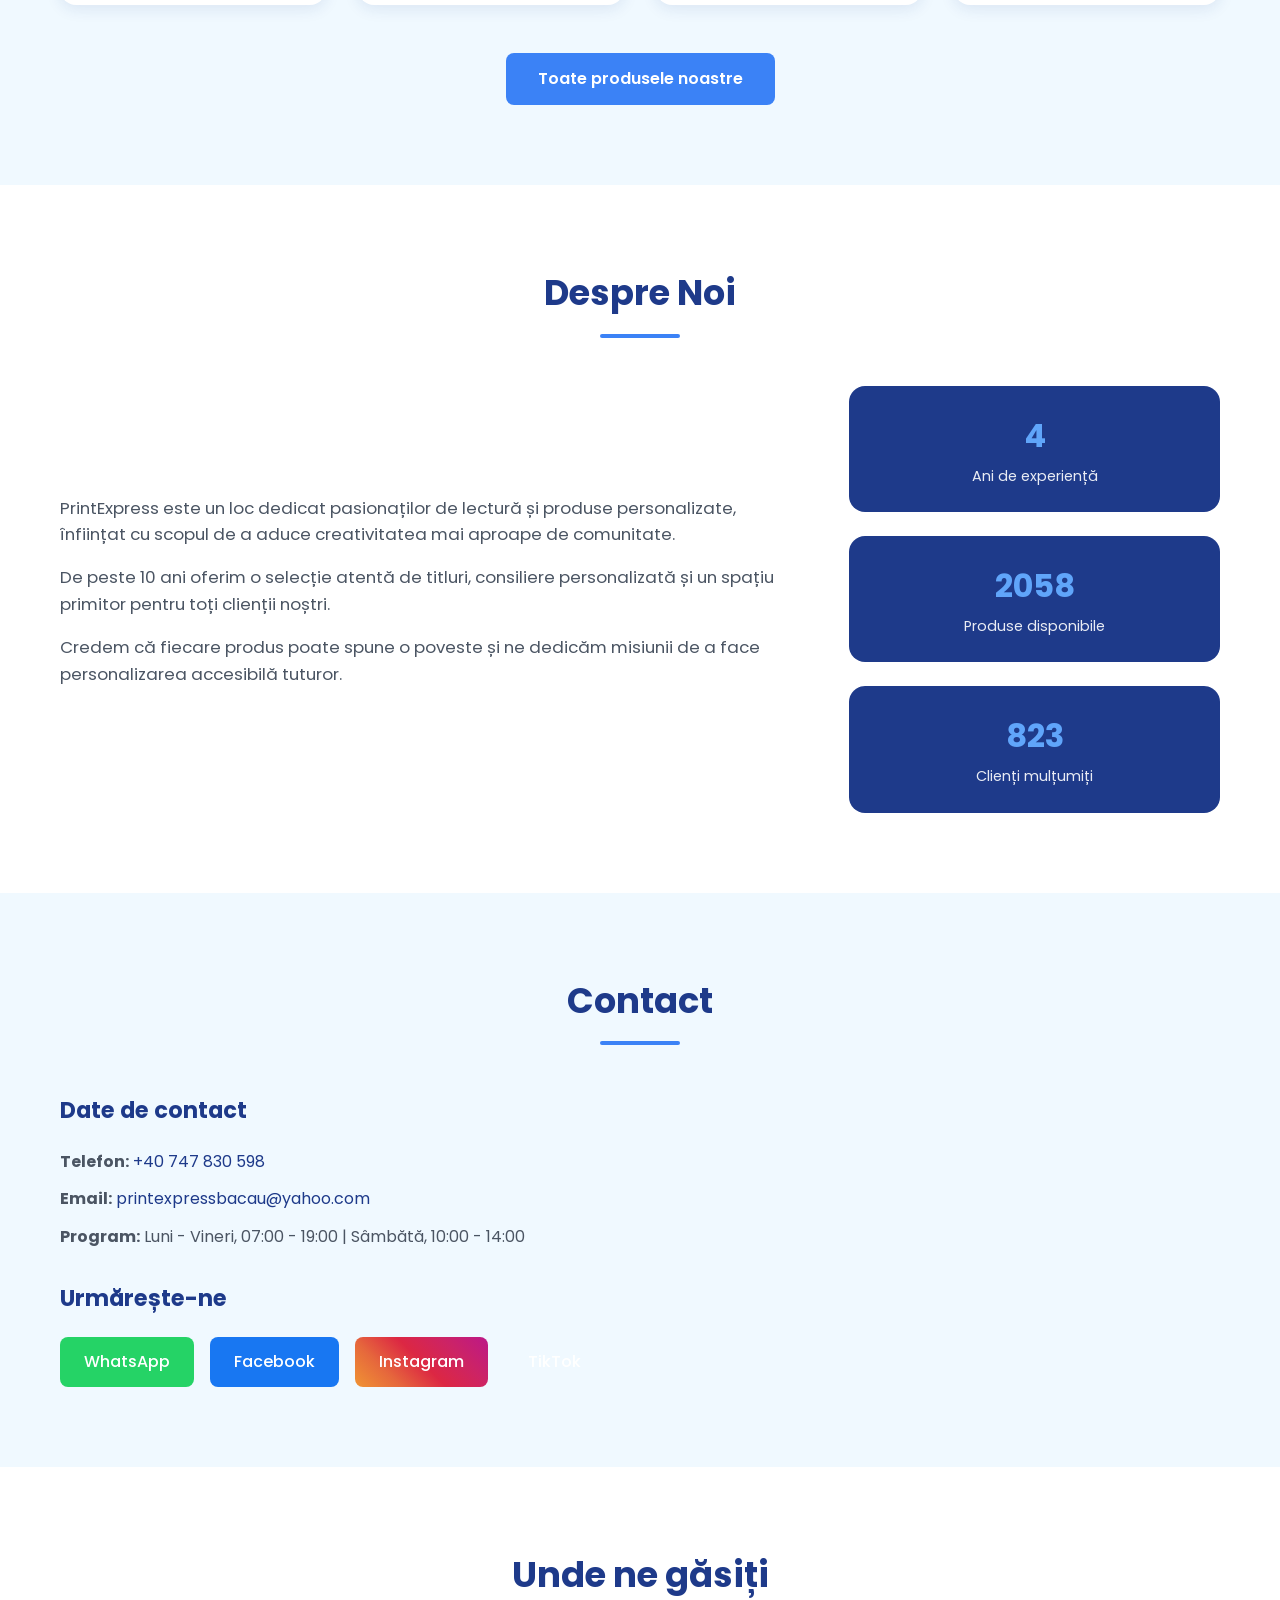
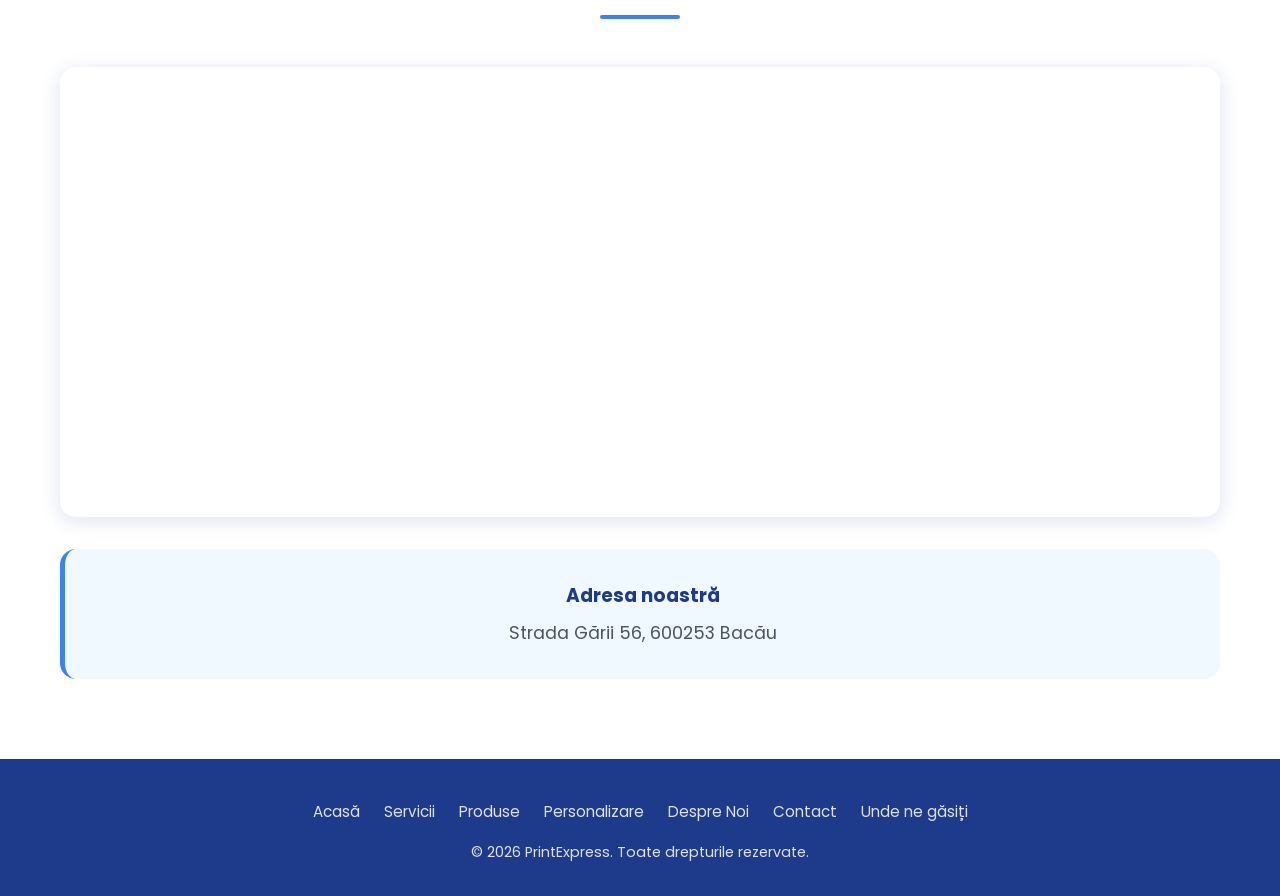
==== commit 2d7e1885: "Update index.html" ====
--- a/index.html
+++ b/index.html
@@ -39,18 +39,13 @@
         <div class="container hero-content fade-in-up">
             <h1>Bine ați venit la PrintExpress</h1>
             <p>Librărie și produse personalizate pentru fiecare ocazie</p>
-            <!-- Butonul de personalizare a fost scos de aici -->
         </div>
     </section>
 
-    <!-- Restul secțiunilor rămân neschimbate -->
     <section id="servicii" class="section">
         <div class="container">
             <h2 class="section-title">Servicii</h2>
             <div class="grid-3" id="servicesPreview"></div>
-           <!-- <div class="section-cta">
-                <a href="servicii.html" class="btn btn-primary">Toate serviciile noastre</a>
-            </div> -->
         </div>
     </section>
 
@@ -99,12 +94,13 @@
                     <h3>Date de contact</h3>
                     <p><strong>Telefon:</strong> <a href="tel:+40747830598">+40 747 830 598</a></p>
                     <p><strong>Email:</strong> <a href="mailto:printexpressbacau@yahoo.com">printexpressbacau@yahoo.com</a></p>
-                    <p><strong>Program:</strong>Luni - Vineri, 07:00 - 19:00  | Sâmbătă, 10:00 - 14:00</p>
+                    <p><strong>Program:</strong> Luni - Vineri, 07:00 - 19:00 | Sâmbătă, 10:00 - 14:00</p>
                     <h3 class="social-title">Urmărește-ne</h3>
                     <div class="social-links">
                         <a href="https://wa.me/40747830598" target="_blank" rel="noopener" class="social-btn whatsapp">WhatsApp</a>
                         <a href="https://www.facebook.com/share/19ZG9v9Qn5/" target="_blank" rel="noopener" class="social-btn facebook">Facebook</a>
                         <a href="https://www.instagram.com/printexpressbacau/?utm_source=ig_web_button_share_sheet" target="_blank" rel="noopener" class="social-btn instagram">Instagram</a>
+                        <a href="https://www.tiktok.com/@printexpressbacau?_r=1&_t=ZN-9Agj54pqHSw" target="_blank" rel="noopener" class="social-btn tiktok">TikTok</a>
                     </div>
                 </div>
             </div>
@@ -115,16 +111,16 @@
         <div class="container">
             <h2 class="section-title">Unde ne găsiți</h2>
             <div class="map-wrapper">
-    <iframe
-        src="https://maps.google.com/maps?q=Str.%20Garii%2056,%20Bacau,%20Romania&t=&z=16&ie=UTF8&iwloc=&output=embed"
-        width="100%"
-        height="450"
-        style="border:0;"
-        allowfullscreen=""
-        loading="lazy"
-        referrerpolicy="no-referrer-when-downgrade"
-        title="Locație PrintExpress Bacău">
-    </iframe>
+                <iframe
+                    src="https://maps.google.com/maps?q=Str.%20Garii%2056,%20Bacau,%20Romania&t=&z=16&ie=UTF8&iwloc=&output=embed"
+                    width="100%"
+                    height="450"
+                    style="border:0;"
+                    allowfullscreen=""
+                    loading="lazy"
+                    referrerpolicy="no-referrer-when-downgrade"
+                    title="Locație PrintExpress Bacău">
+                </iframe>
             </div>
             <div class="address-info">
                 <h3>Adresa noastră</h3>
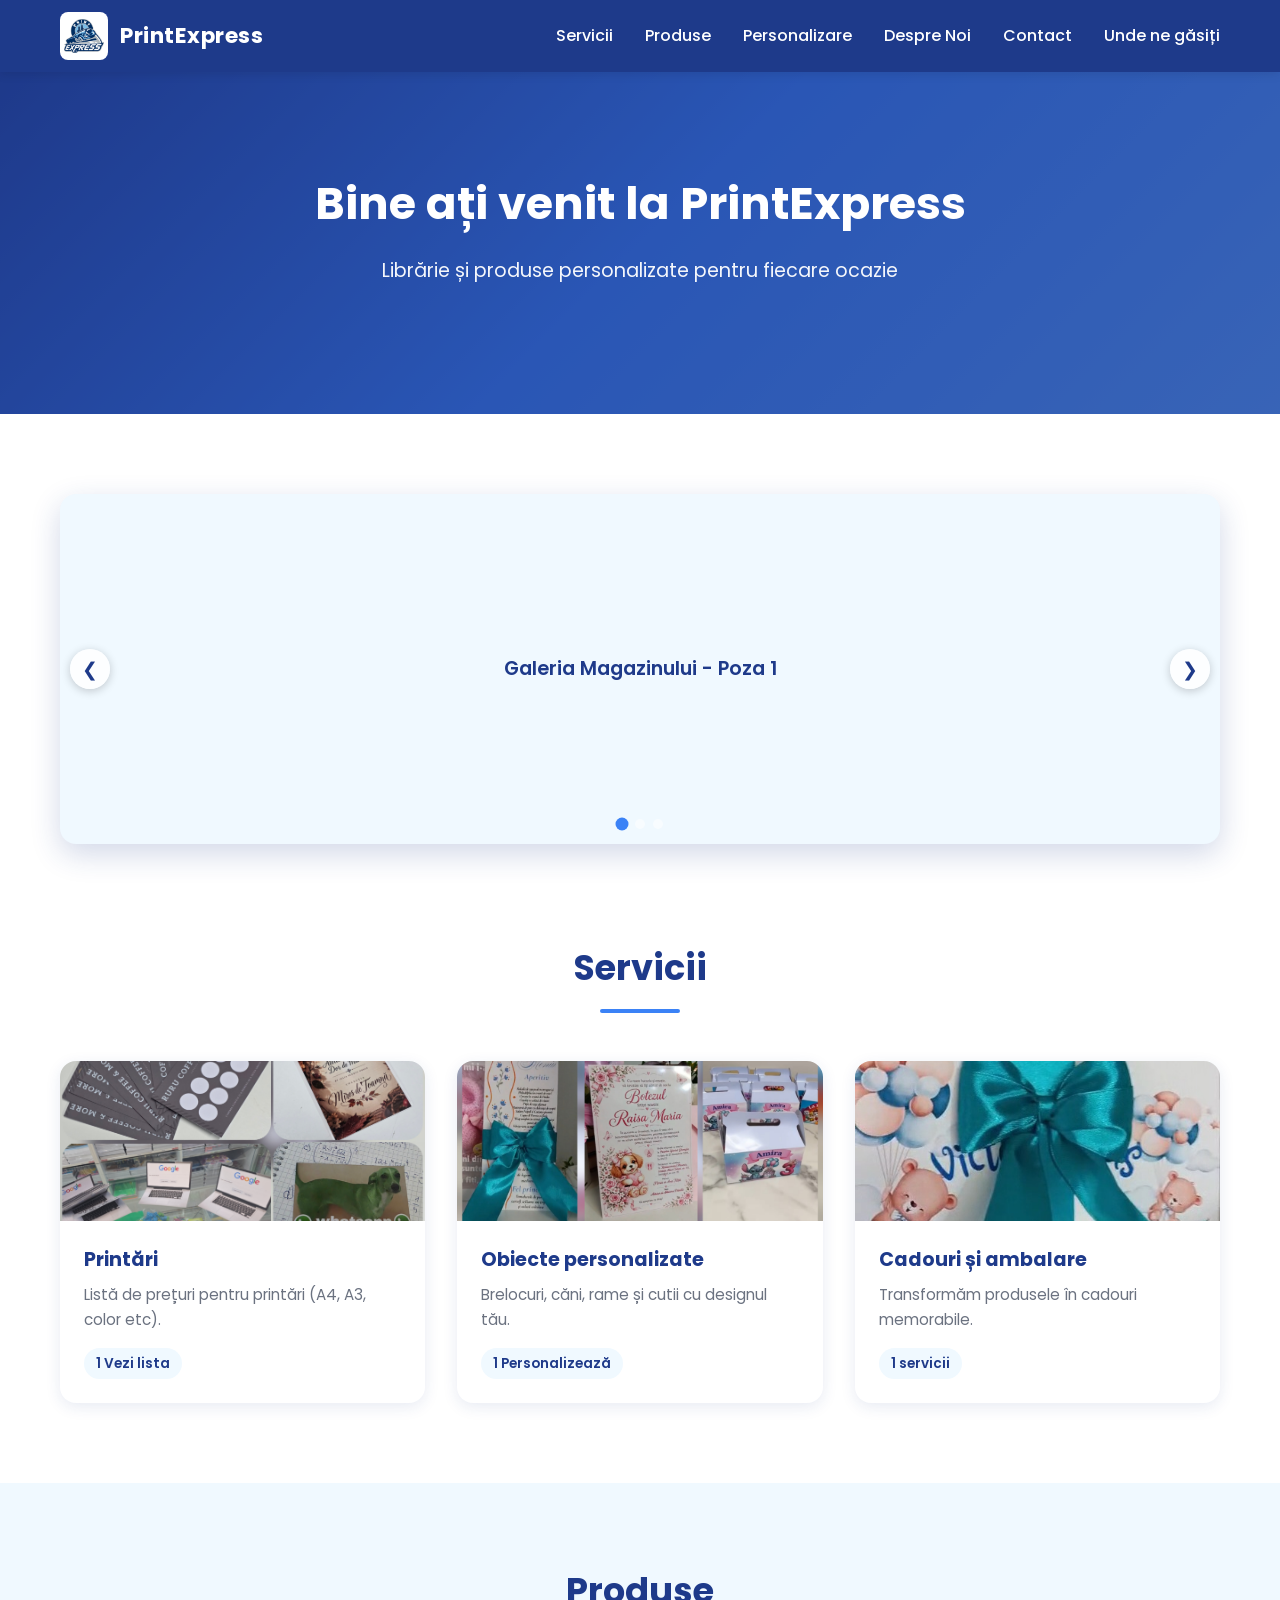
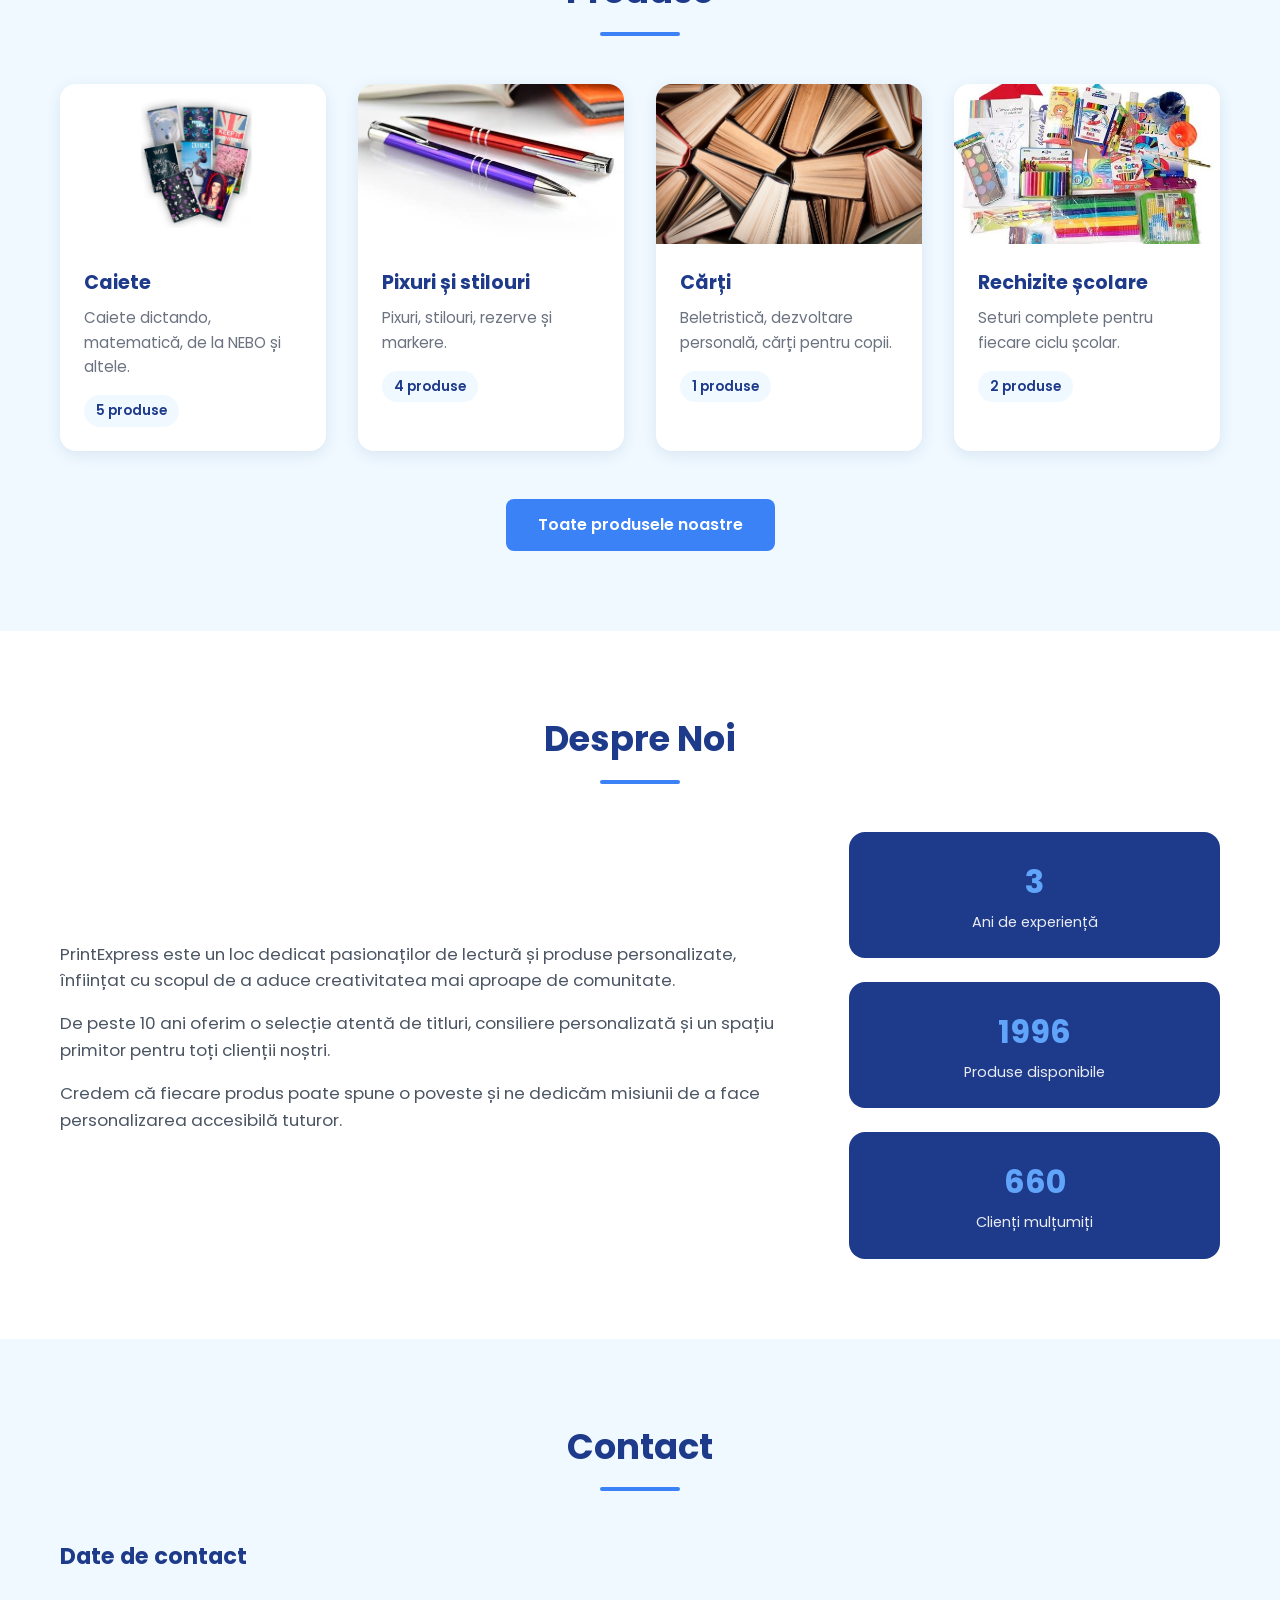
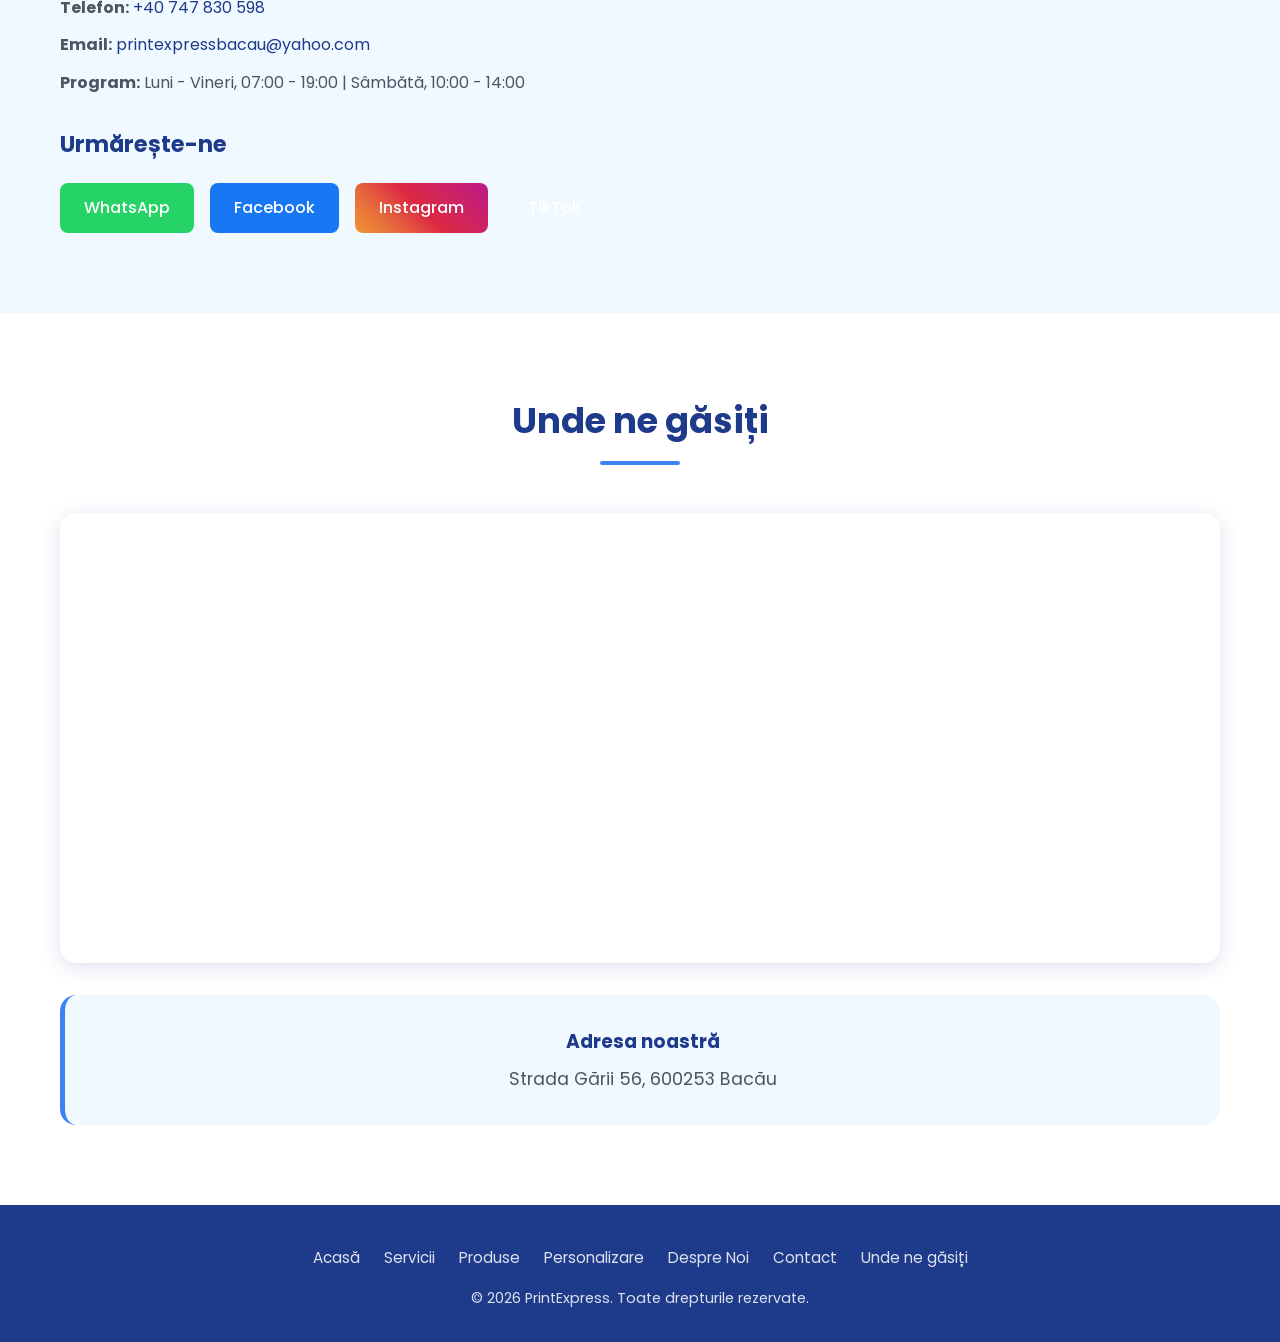
==== commit dacd2fb4: "Update index.html" ====
--- a/index.html
+++ b/index.html
@@ -42,6 +42,40 @@
         </div>
     </section>
 
+    <!-- GALERIE CARUSEL (NOU) -->
+    <section class="section" style="padding-bottom: 0;">
+        <div class="container">
+            <div class="carousel-container main-gallery-carousel" id="mainGalleryCarousel">
+                <div class="carousel-track" id="mainGalleryTrack">
+                    
+                    <div class="carousel-slide">
+                        <img src="images/galerie/1.jpg" alt="Magazin PrintExpress 1" onerror="this.style.display='none'; this.nextElementSibling.style.display='block';">
+                        <div class="fallback-text">Galeria Magazinului - Poza 1</div>
+                    </div>
+                    
+                    <div class="carousel-slide">
+                        <img src="images/galerie/2.jpg" alt="Magazin PrintExpress 2" onerror="this.style.display='none'; this.nextElementSibling.style.display='block';">
+                        <div class="fallback-text">Galeria Magazinului - Poza 2</div>
+                    </div>
+                    
+                    <div class="carousel-slide">
+                        <img src="images/galerie3.gif" alt="Magazin PrintExpress 3" onerror="this.style.display='none'; this.nextElementSibling.style.display='block';">
+                        <div class="fallback-text">Galeria Magazinului - GIF</div>
+                    </div>
+
+                </div>
+                <button class="carousel-btn prev" id="mainGalleryPrev">&#10094;</button>
+                <button class="carousel-btn next" id="mainGalleryNext">&#10095;</button>
+                <div class="carousel-indicators" id="mainGalleryDots">
+                    <div class="carousel-dot active" data-index="0"></div>
+                    <div class="carousel-dot" data-index="1"></div>
+                    <div class="carousel-dot" data-index="2"></div>
+                </div>
+            </div>
+        </div>
+    </section>
+
+    <!-- Restul secțiunilor rămân neschimbate -->
     <section id="servicii" class="section">
         <div class="container">
             <h2 class="section-title">Servicii</h2>
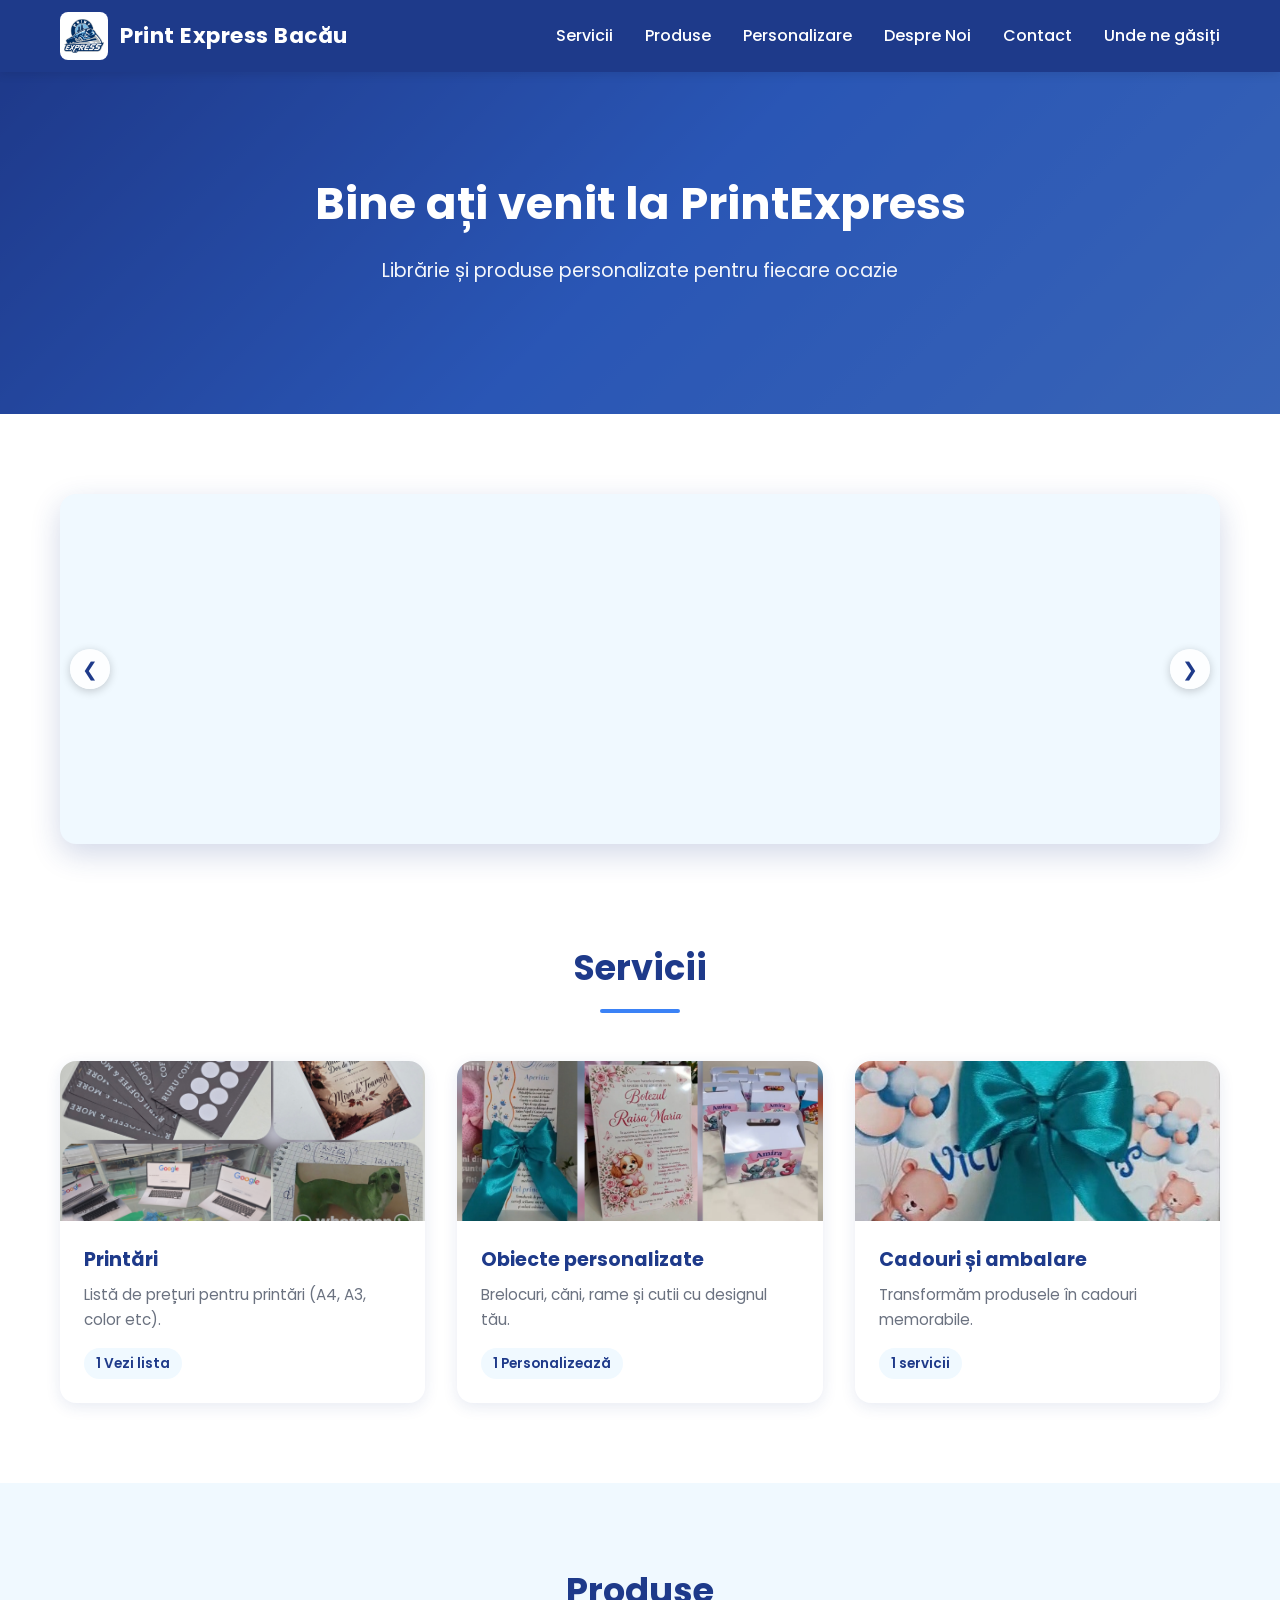
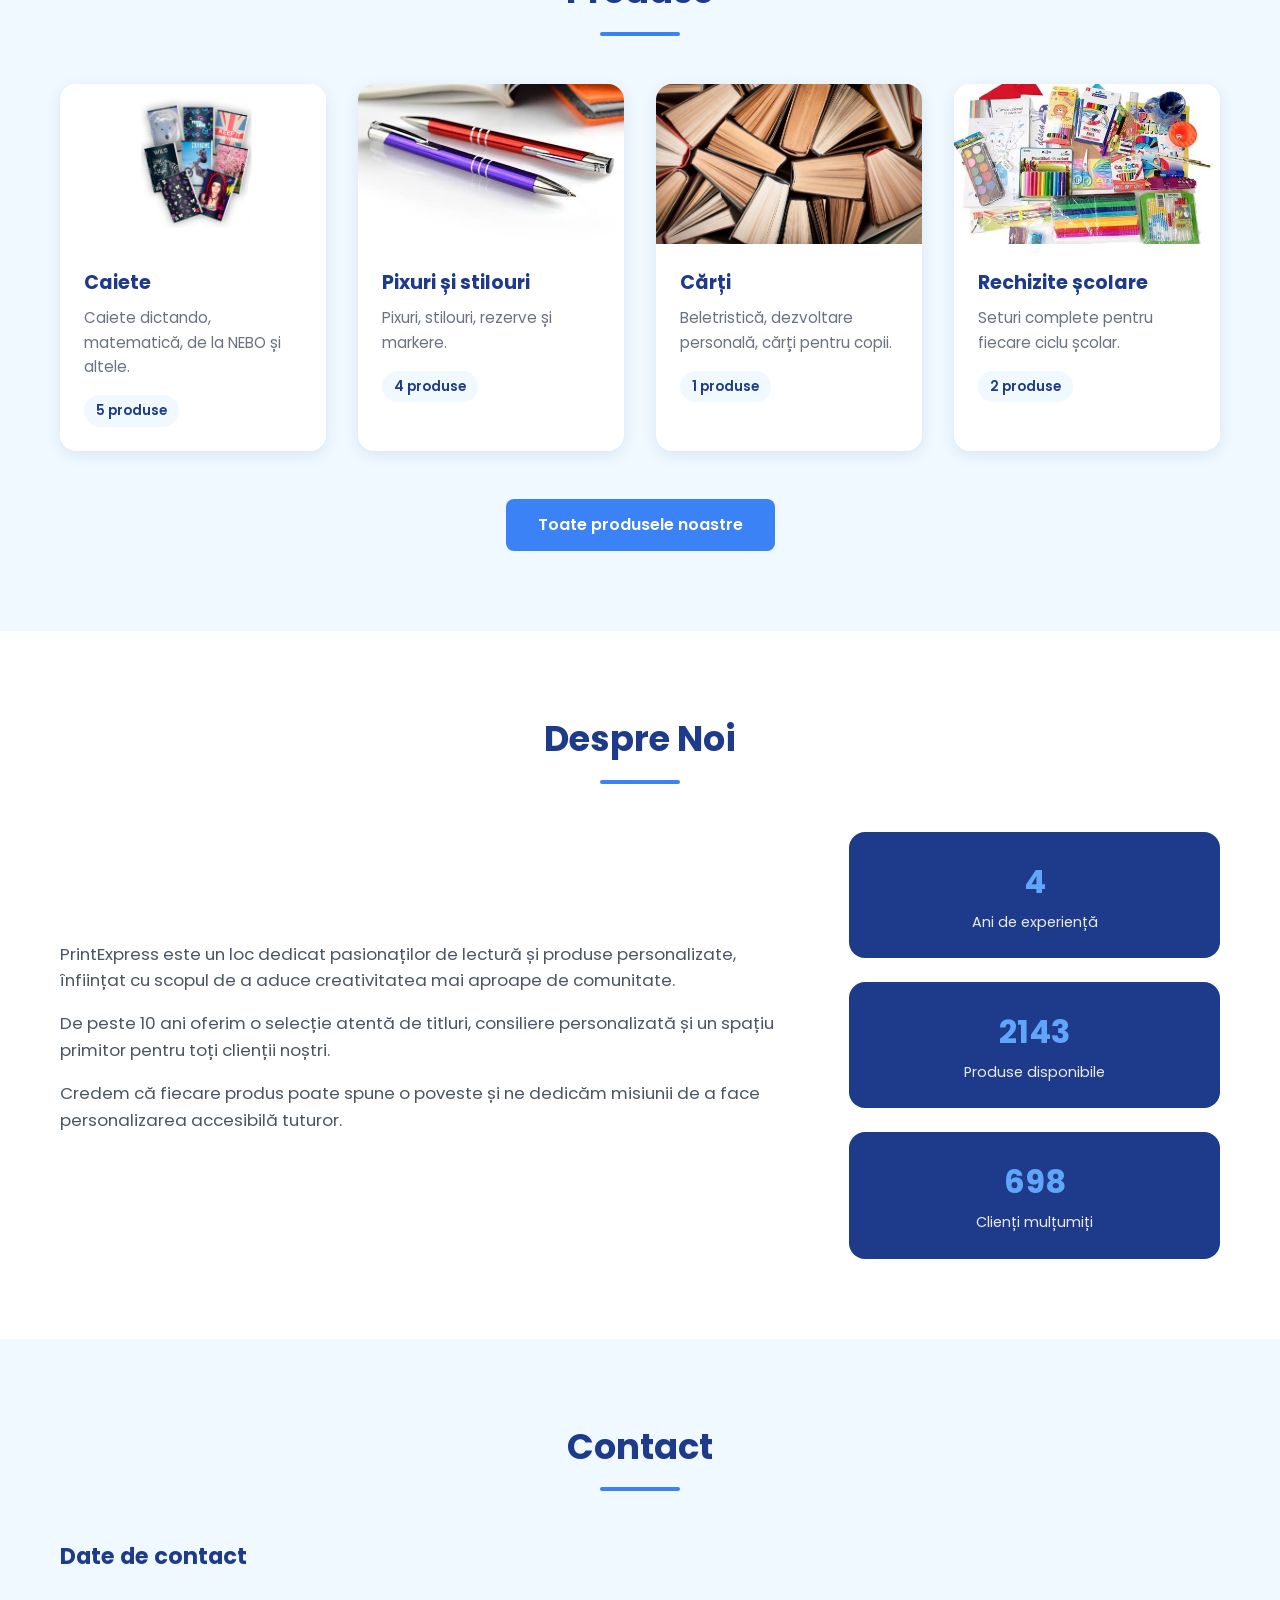
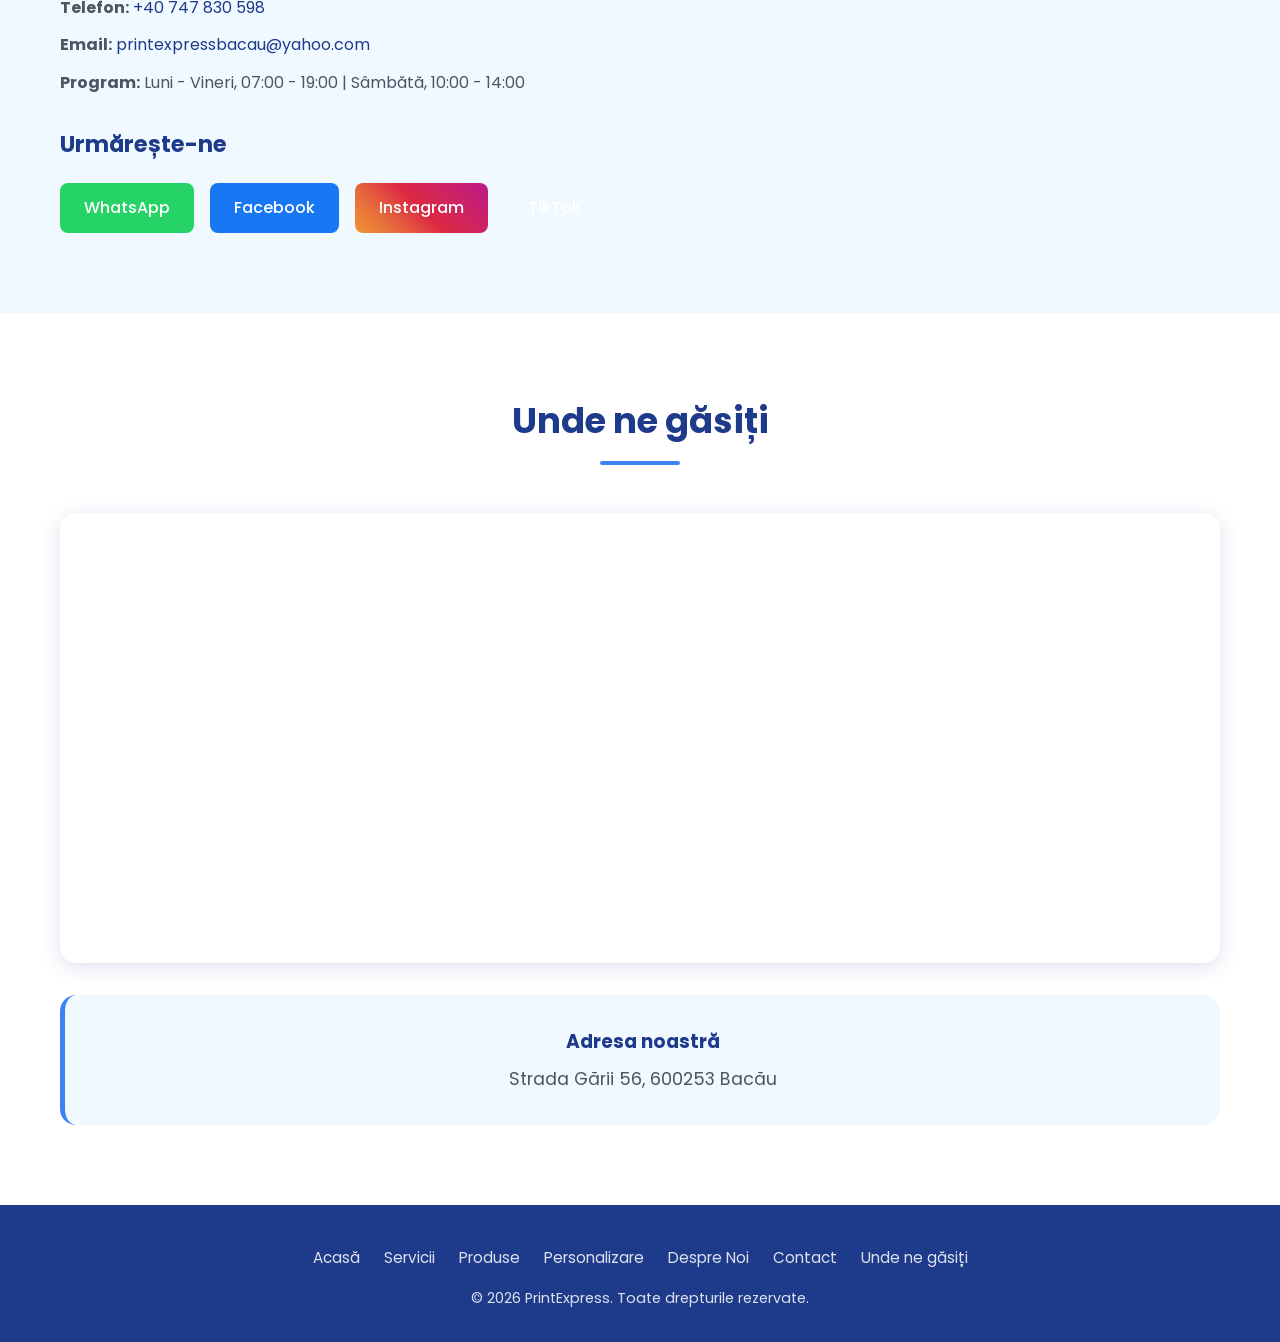
==== commit c507a152: "Update index.html" ====
--- a/index.html
+++ b/index.html
@@ -4,7 +4,7 @@
     <meta charset="UTF-8">
     <meta name="google-site-verification" content="IRRIwklYfAM4KakVs8MfR-BUMKHXGZRAiNsHoaWdocE" />
     <meta name="viewport" content="width=device-width, initial-scale=1.0">
-    <title>PrintExpress</title>
+    <title>Print Express Bacău</title>
     <link rel="stylesheet" href="css/style.css">
     <link href="https://fonts.googleapis.com/css2?family=Poppins:wght@300;400;500;600;700&display=swap" rel="stylesheet">
 </head>
@@ -14,7 +14,7 @@
         <div class="container header-content">
             <a href="index.html" class="logo">
                 <img src="images/logo.png" alt="Logo PrintExpress" class="logo-img" onerror="this.style.display='none'">
-                <span class="logo-text">PrintExpress</span>
+                <span class="logo-text">Print Express Bacău</span>
             </a>
             <nav class="nav">
                 <ul class="nav-list">
@@ -42,40 +42,19 @@
         </div>
     </section>
 
-    <!-- GALERIE CARUSEL (NOU) -->
+    <!-- GALERIE CARUSEL -->
     <section class="section" style="padding-bottom: 0;">
         <div class="container">
             <div class="carousel-container main-gallery-carousel" id="mainGalleryCarousel">
-                <div class="carousel-track" id="mainGalleryTrack">
-                    
-                    <div class="carousel-slide">
-                        <img src="images/galerie/1.jpg" alt="Magazin PrintExpress 1" onerror="this.style.display='none'; this.nextElementSibling.style.display='block';">
-                        <div class="fallback-text">Galeria Magazinului - Poza 1</div>
-                    </div>
-                    
-                    <div class="carousel-slide">
-                        <img src="images/galerie/2.jpg" alt="Magazin PrintExpress 2" onerror="this.style.display='none'; this.nextElementSibling.style.display='block';">
-                        <div class="fallback-text">Galeria Magazinului - Poza 2</div>
-                    </div>
-                    
-                    <div class="carousel-slide">
-                        <img src="images/galerie3.gif" alt="Magazin PrintExpress 3" onerror="this.style.display='none'; this.nextElementSibling.style.display='block';">
-                        <div class="fallback-text">Galeria Magazinului - GIF</div>
-                    </div>
-
-                </div>
+                <!-- Slide-urile și bulinele vor fi generate automat de JS aici -->
+                <div class="carousel-track" id="mainGalleryTrack"></div>
                 <button class="carousel-btn prev" id="mainGalleryPrev">&#10094;</button>
                 <button class="carousel-btn next" id="mainGalleryNext">&#10095;</button>
-                <div class="carousel-indicators" id="mainGalleryDots">
-                    <div class="carousel-dot active" data-index="0"></div>
-                    <div class="carousel-dot" data-index="1"></div>
-                    <div class="carousel-dot" data-index="2"></div>
-                </div>
+                <div class="carousel-indicators" id="mainGalleryDots"></div>
             </div>
         </div>
     </section>
 
-    <!-- Restul secțiunilor rămân neschimbate -->
     <section id="servicii" class="section">
         <div class="container">
             <h2 class="section-title">Servicii</h2>
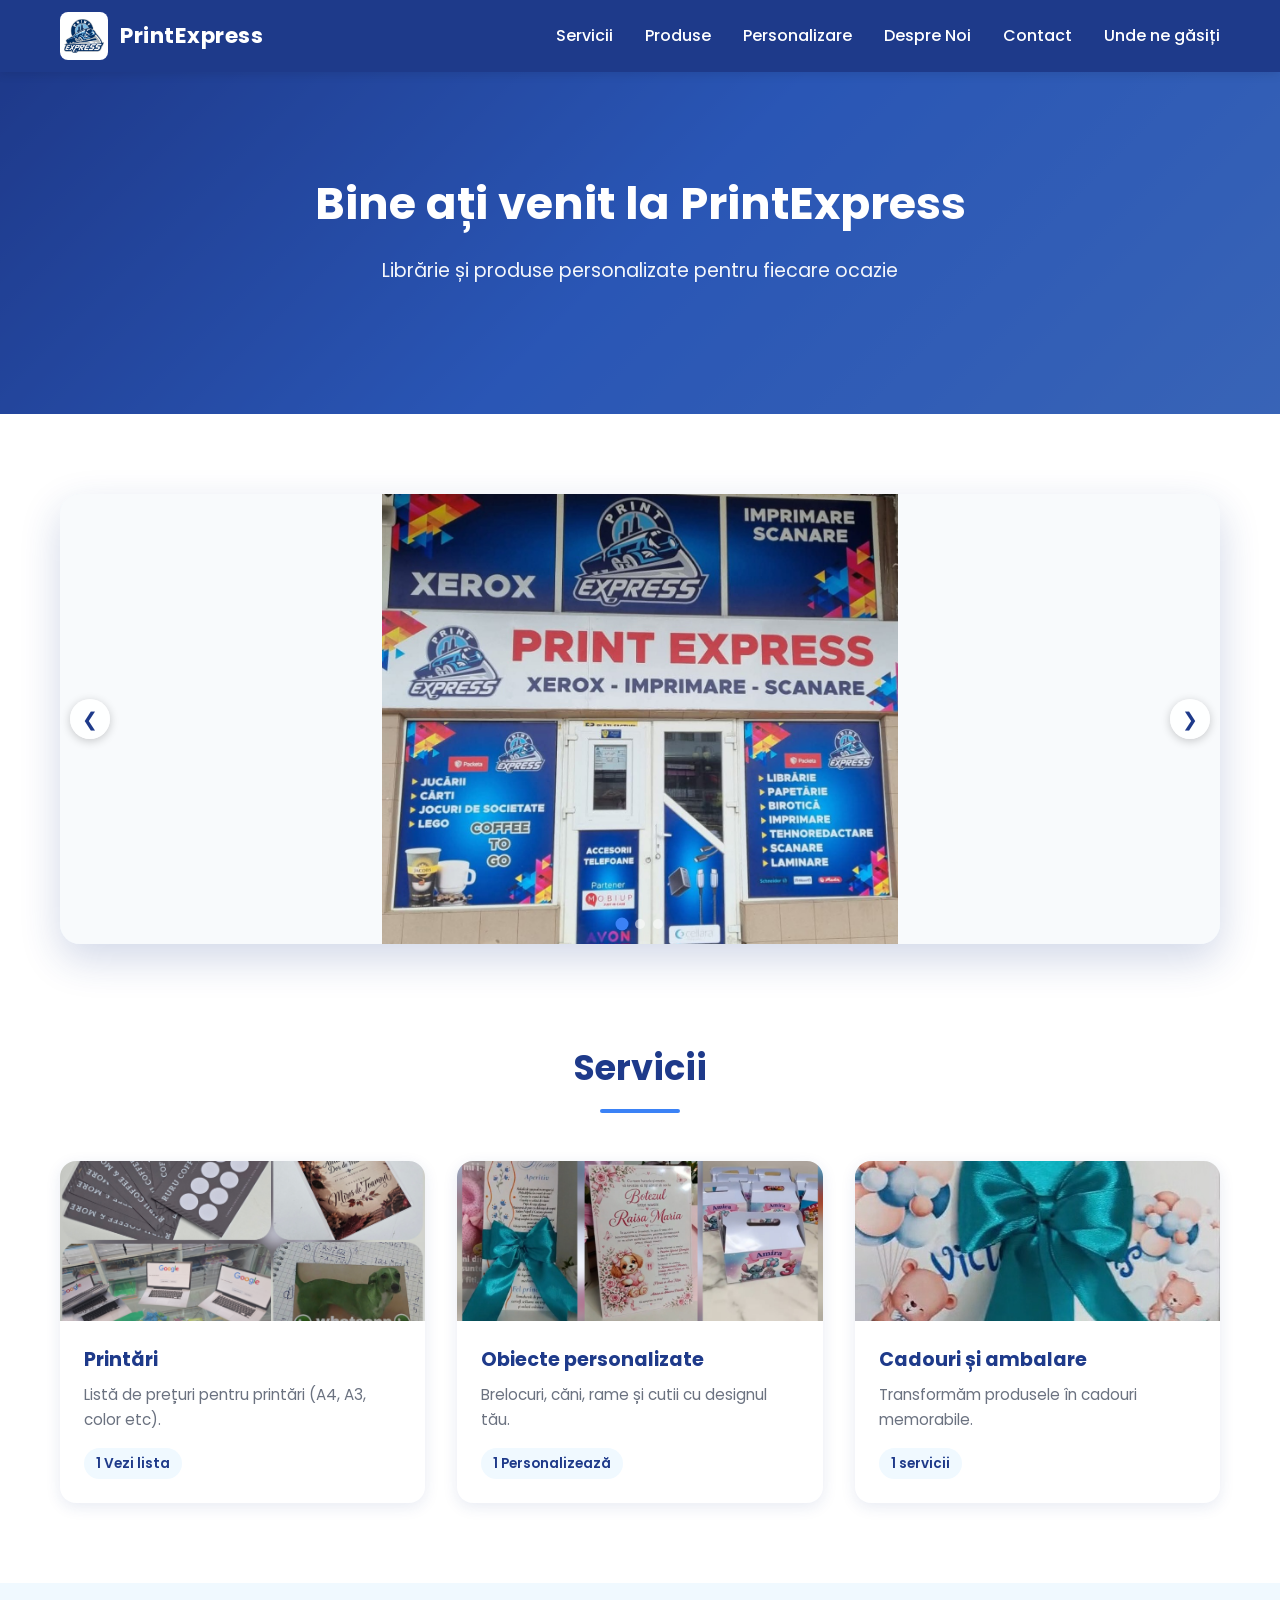
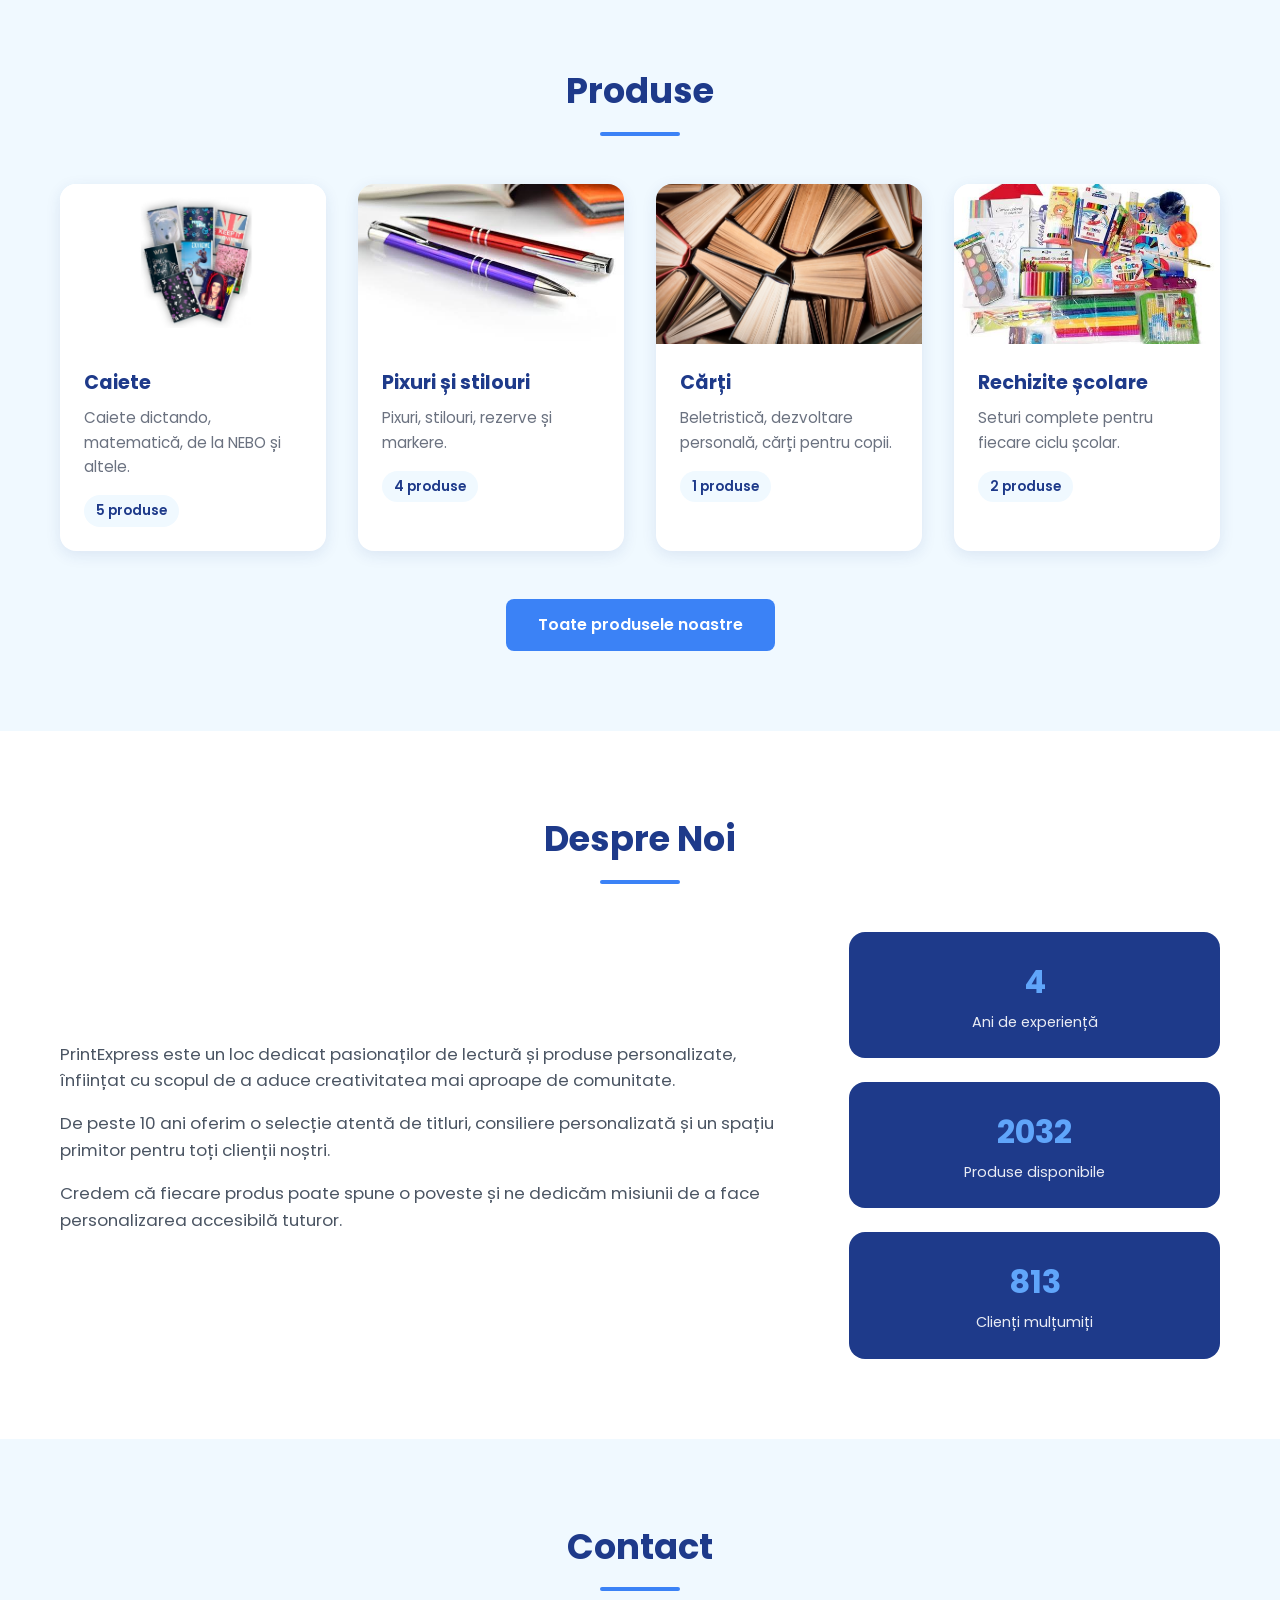
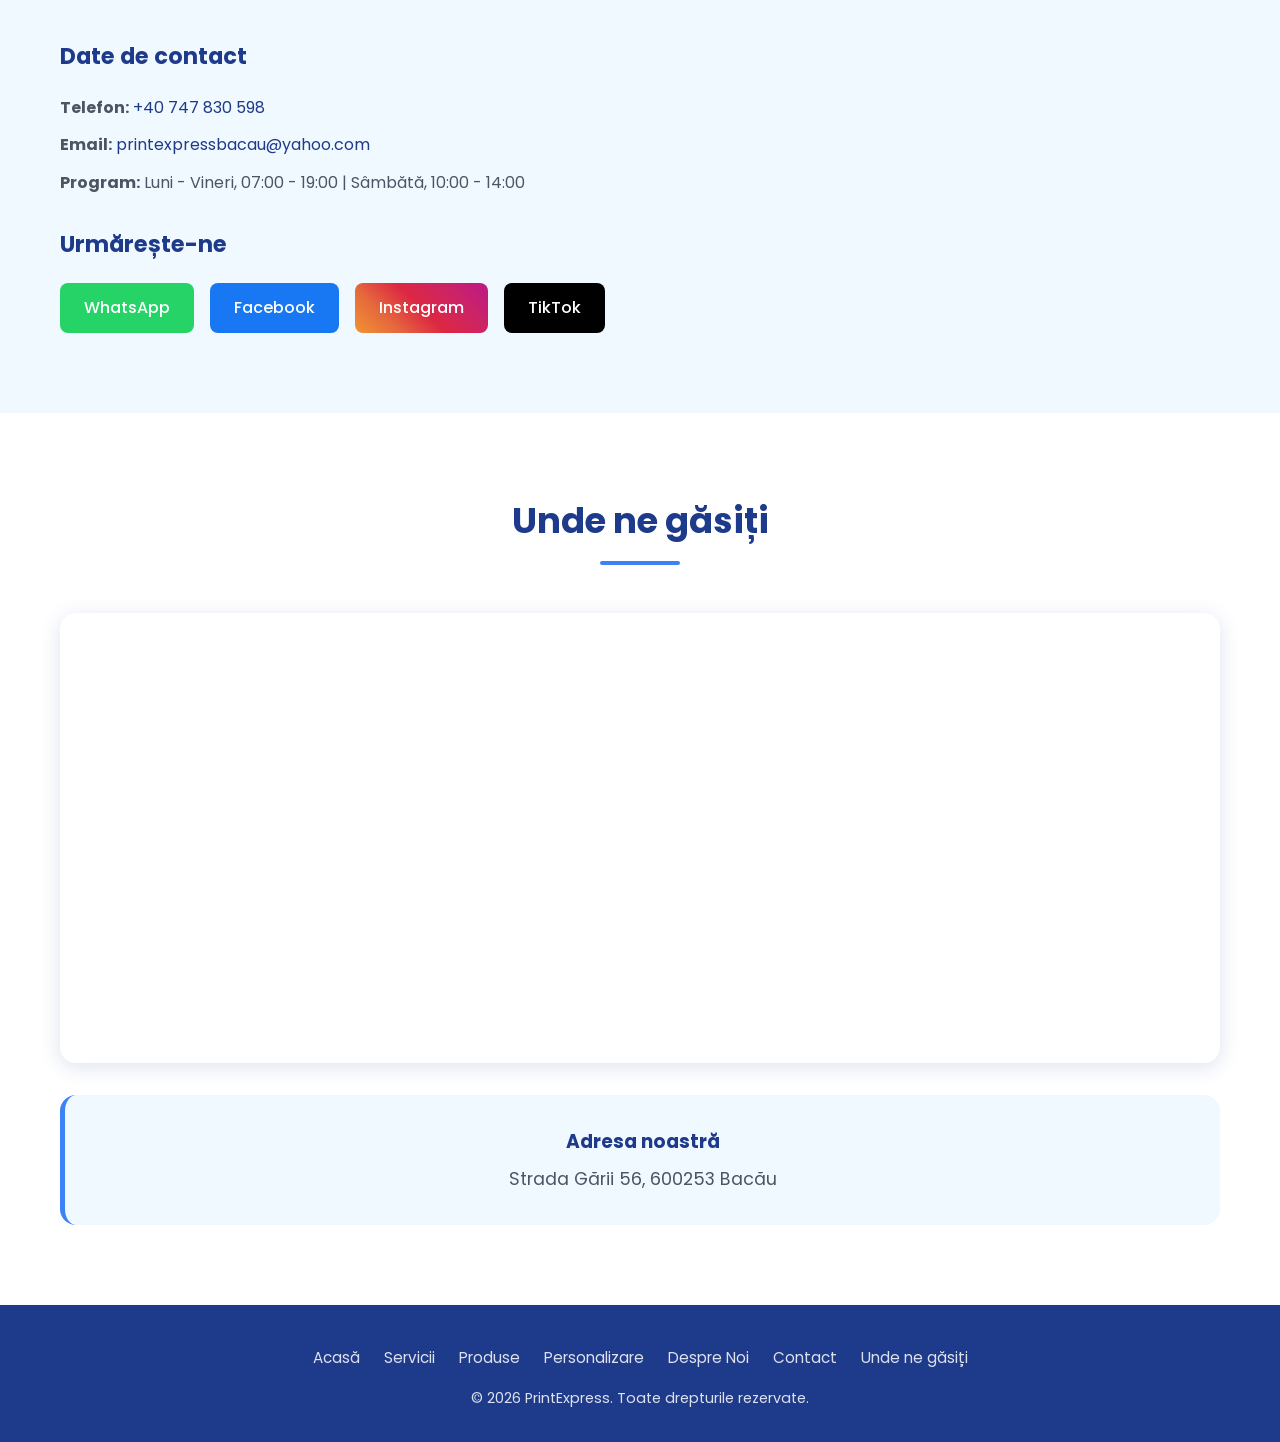
==== commit 952a4f1e: "Update index.html" ====
--- a/index.html
+++ b/index.html
@@ -4,7 +4,7 @@
     <meta charset="UTF-8">
     <meta name="google-site-verification" content="IRRIwklYfAM4KakVs8MfR-BUMKHXGZRAiNsHoaWdocE" />
     <meta name="viewport" content="width=device-width, initial-scale=1.0">
-    <title>Print Express Bacău</title>
+    <title>PrintExpress</title>
     <link rel="stylesheet" href="css/style.css">
     <link href="https://fonts.googleapis.com/css2?family=Poppins:wght@300;400;500;600;700&display=swap" rel="stylesheet">
 </head>
@@ -14,7 +14,7 @@
         <div class="container header-content">
             <a href="index.html" class="logo">
                 <img src="images/logo.png" alt="Logo PrintExpress" class="logo-img" onerror="this.style.display='none'">
-                <span class="logo-text">Print Express Bacău</span>
+                <span class="logo-text">PrintExpress</span>
             </a>
             <nav class="nav">
                 <ul class="nav-list">
@@ -30,7 +30,6 @@
         </div>
     </header>
 
-    <!-- HERO CU VIDEO -->
     <section id="acasa" class="hero hero-video">
         <video autoplay loop muted playsinline class="hero-video-bg">
             <source src="images/header-video.mp4" type="video/mp4">
@@ -46,7 +45,7 @@
     <section class="section" style="padding-bottom: 0;">
         <div class="container">
             <div class="carousel-container main-gallery-carousel" id="mainGalleryCarousel">
-                <!-- Slide-urile și bulinele vor fi generate automat de JS aici -->
+                <!-- Container gol, JS va pune pozele aici -->
                 <div class="carousel-track" id="mainGalleryTrack"></div>
                 <button class="carousel-btn prev" id="mainGalleryPrev">&#10094;</button>
                 <button class="carousel-btn next" id="mainGalleryNext">&#10095;</button>
--- a/css/style.css
+++ b/css/style.css
@@ -1402,3 +1402,26 @@
     position: relative;
     z-index: 2;
 }
+
+.tiktok {
+    background-color: #000000 !important;
+    color: #ffffff !important;
+}
+.tiktok:hover {
+    background-color: #1a1a1a !important;
+    color: #ffffff !important;
+    transform: translateY(-3px);
+    box-shadow: 0 8px 20px rgba(0,0,0,0.4) !important;
+}
+
+.main-gallery-carousel {
+    height: 450px;
+    border-radius: 20px;
+    box-shadow: 0 15px 40px rgba(30,58,138,0.2);
+}
+
+@media (max-width: 768px) {
+    .main-gallery-carousel {
+        height: 250px;
+    }
+}
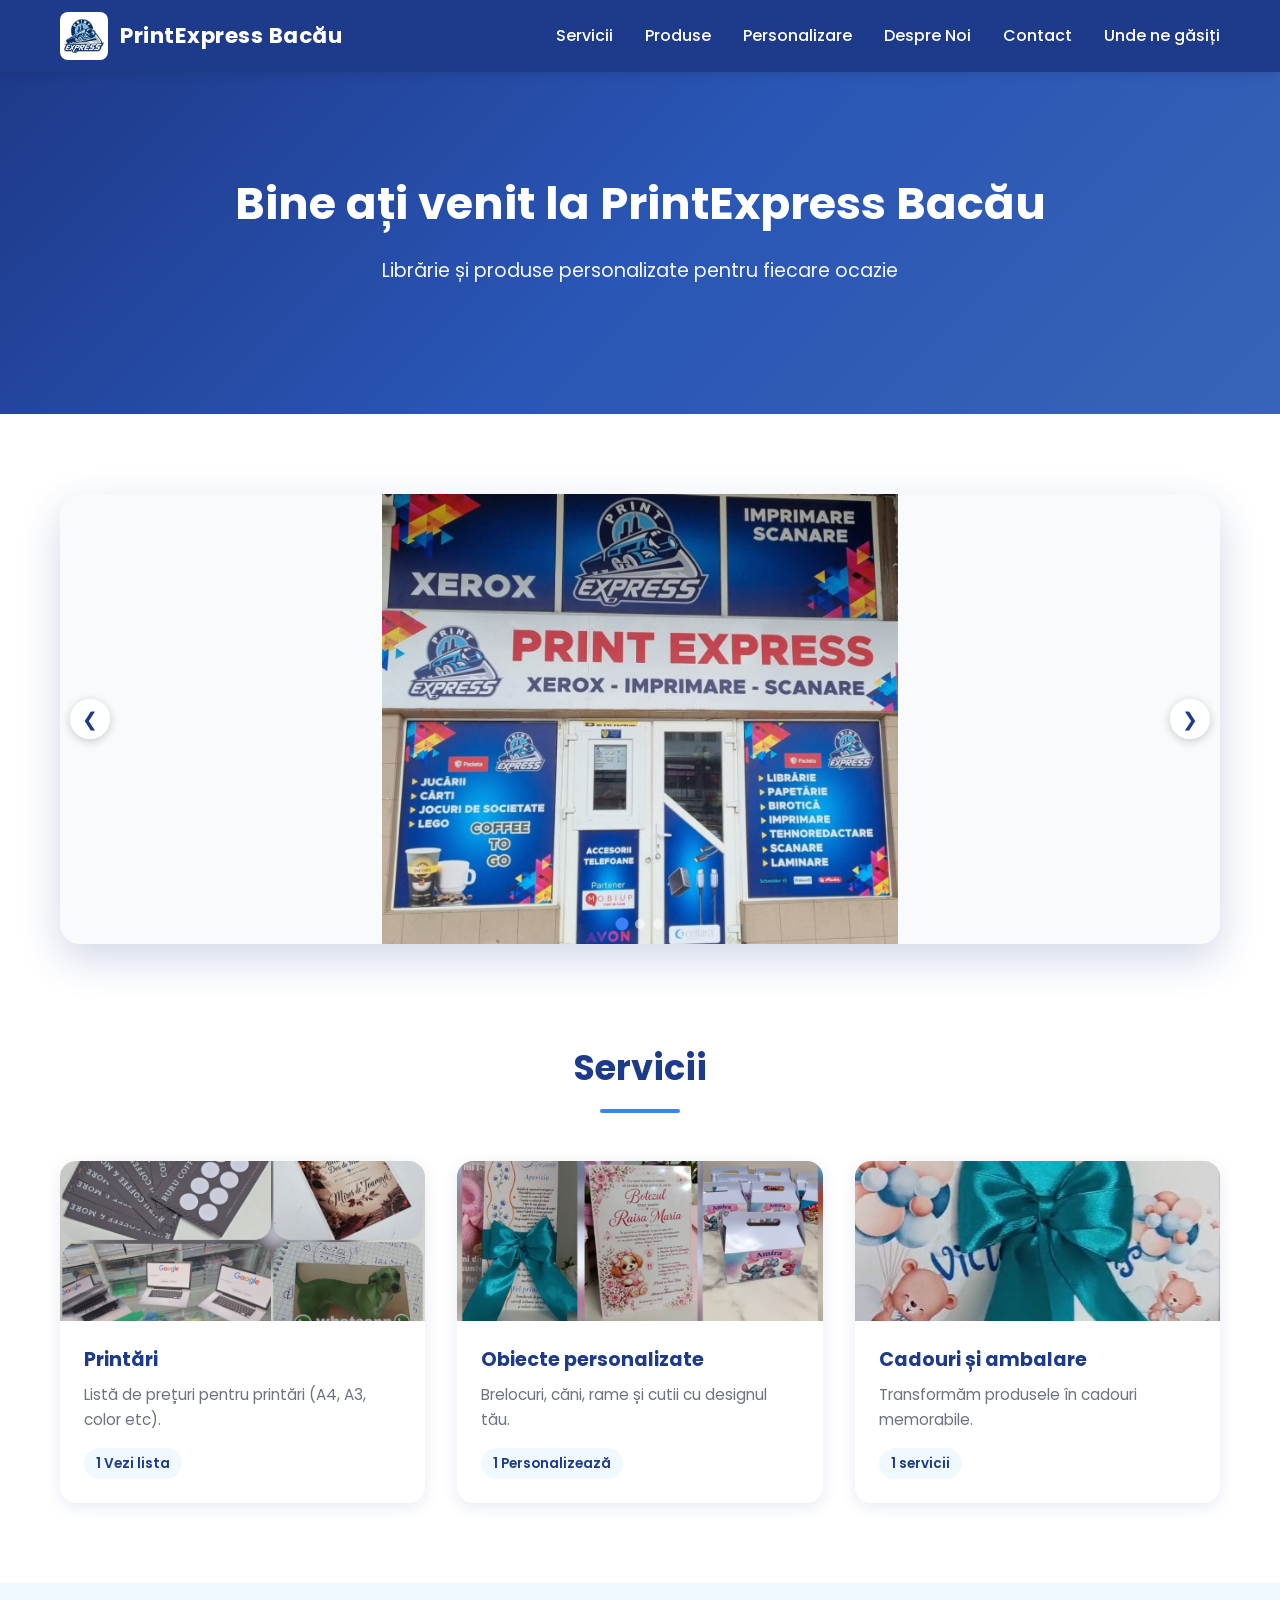
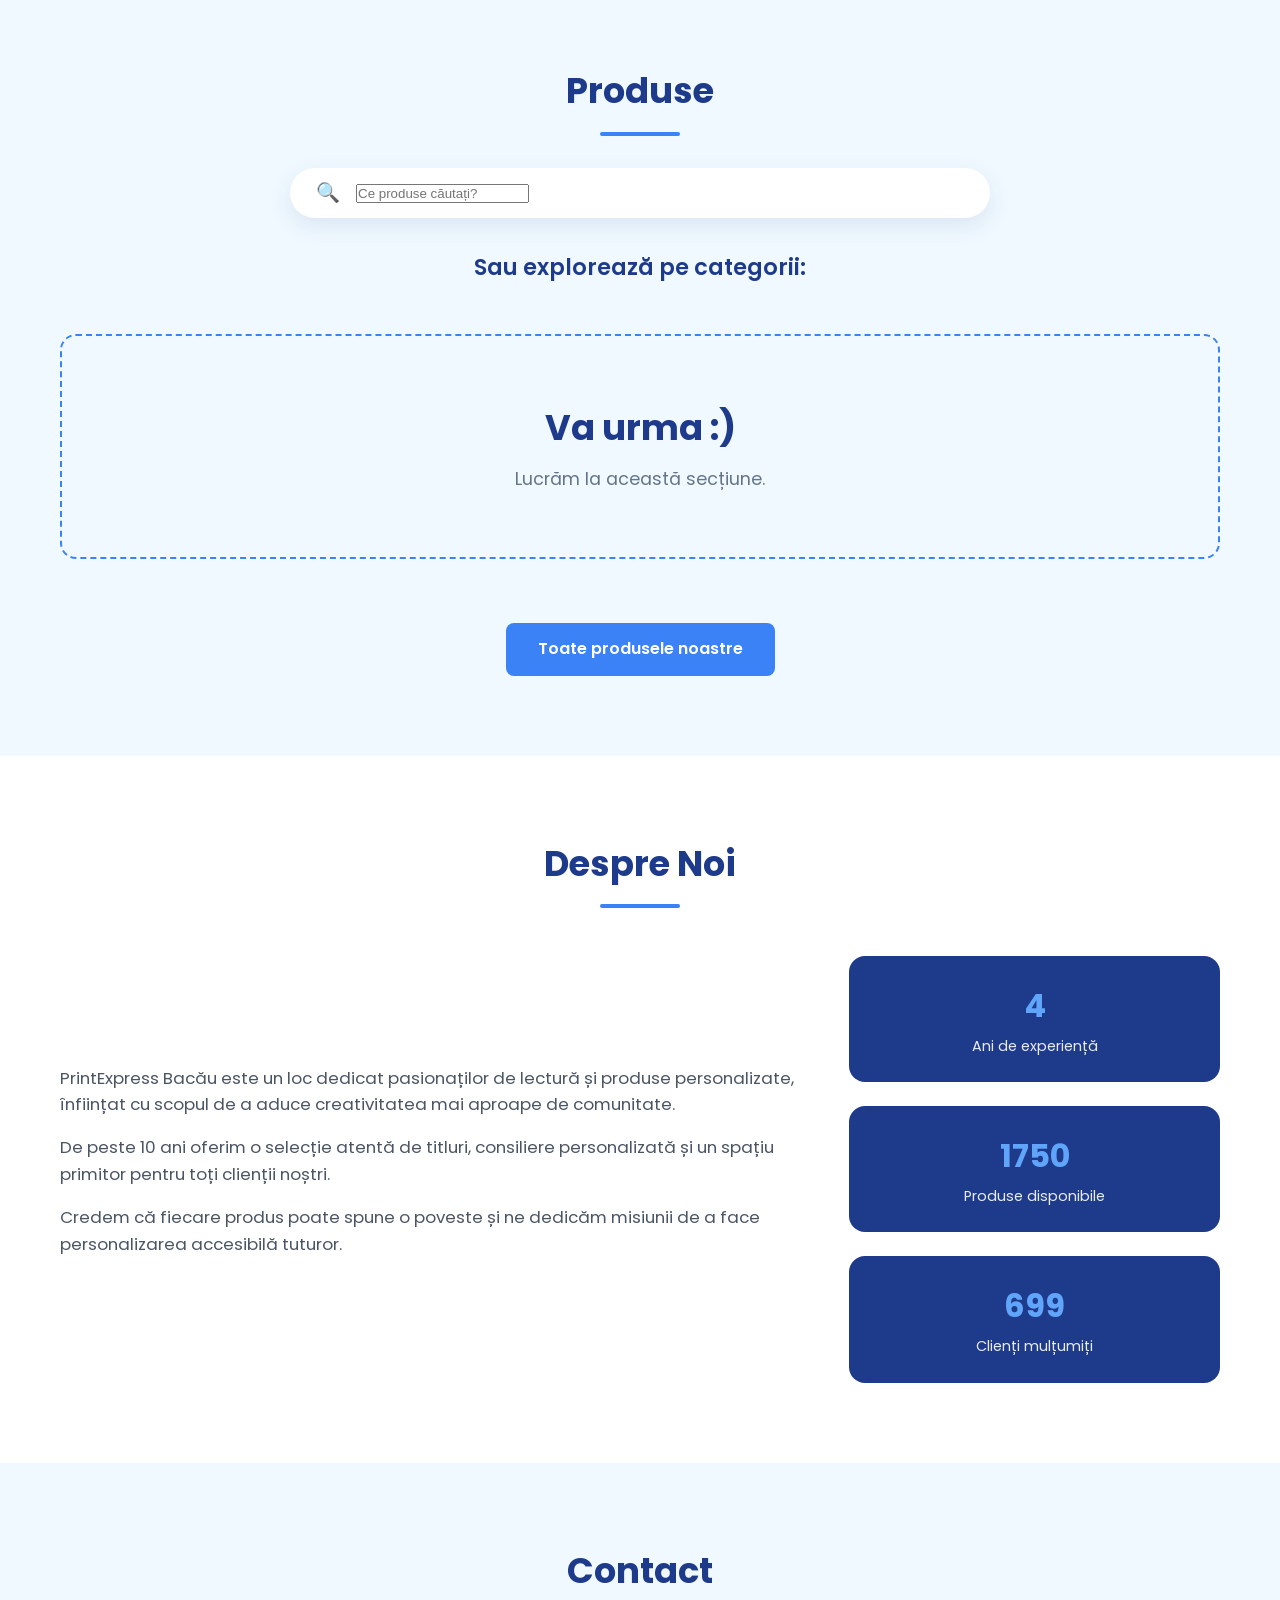
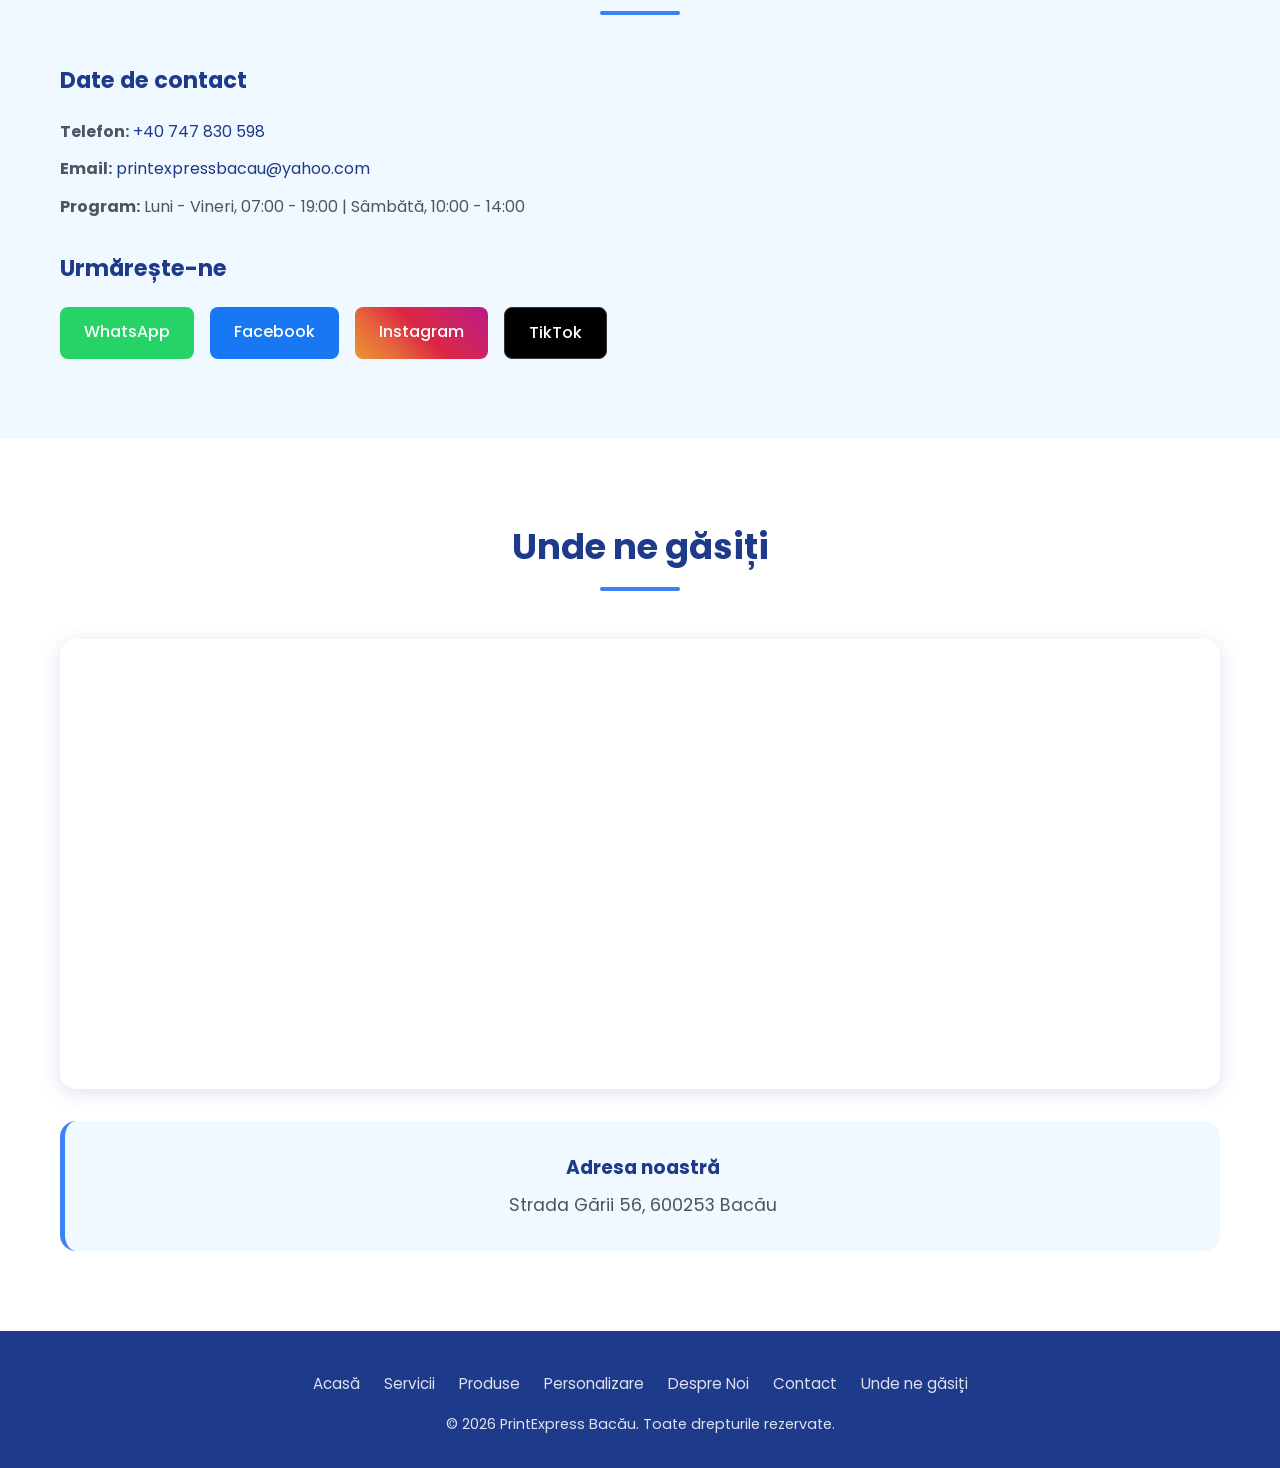
==== commit f2e1cef2: "Update index.html" ====
--- a/index.html
+++ b/index.html
@@ -4,7 +4,7 @@
     <meta charset="UTF-8">
     <meta name="google-site-verification" content="IRRIwklYfAM4KakVs8MfR-BUMKHXGZRAiNsHoaWdocE" />
     <meta name="viewport" content="width=device-width, initial-scale=1.0">
-    <title>PrintExpress</title>
+    <title>PrintExpress Bacău</title>
     <link rel="stylesheet" href="css/style.css">
     <link href="https://fonts.googleapis.com/css2?family=Poppins:wght@300;400;500;600;700&display=swap" rel="stylesheet">
 </head>
@@ -13,8 +13,8 @@
     <header class="header">
         <div class="container header-content">
             <a href="index.html" class="logo">
-                <img src="images/logo.png" alt="Logo PrintExpress" class="logo-img" onerror="this.style.display='none'">
-                <span class="logo-text">PrintExpress</span>
+                <img src="images/logo.png" alt="Logo PrintExpress Bacău" class="logo-img" onerror="this.style.display='none'">
+                <span class="logo-text">PrintExpress Bacău</span>
             </a>
             <nav class="nav">
                 <ul class="nav-list">
@@ -36,7 +36,7 @@
         </video>
         <div class="hero-overlay"></div>
         <div class="container hero-content fade-in-up">
-            <h1>Bine ați venit la PrintExpress</h1>
+            <h1>Bine ați venit la PrintExpress Bacău</h1>
             <p>Librărie și produse personalizate pentru fiecare ocazie</p>
         </div>
     </section>
@@ -45,7 +45,6 @@
     <section class="section" style="padding-bottom: 0;">
         <div class="container">
             <div class="carousel-container main-gallery-carousel" id="mainGalleryCarousel">
-                <!-- Container gol, JS va pune pozele aici -->
                 <div class="carousel-track" id="mainGalleryTrack"></div>
                 <button class="carousel-btn prev" id="mainGalleryPrev">&#10094;</button>
                 <button class="carousel-btn next" id="mainGalleryNext">&#10095;</button>
@@ -64,7 +63,23 @@
     <section id="produse" class="section section-alt">
         <div class="container">
             <h2 class="section-title">Produse</h2>
+            
+            <!-- BARA DE CĂUTARE PE PAGINA PRINCIPALĂ -->
+            <div class="search-wrapper fade-in-up" style="margin-top: -1rem; margin-bottom: 2rem;">
+                <div class="search-input-container">
+                    <span class="search-icon">&#128269;</span>
+                    <input type="text" id="homeSearchInput" placeholder="Ce produse căutați?" autocomplete="off">
+                </div>
+            </div>
+
+            <h3 class="search-subtitle" id="homeSearchSubtitle">Sau explorează pe categorii:</h3>
+
+            <!-- CONTAINER PENTRU CATEGORII (Ascuns când se caută) -->
             <div class="grid-4" id="productsPreview"></div>
+
+            <!-- CONTAINER PENTRU REZULTATELE CĂUTĂRII (Ascuns inițial) -->
+            <div class="grid-4 hidden" id="homeSearchResults"></div>
+            
             <div class="section-cta">
                 <a href="produse.html" class="btn btn-primary">Toate produsele noastre</a>
             </div>
@@ -76,7 +91,7 @@
             <h2 class="section-title">Despre Noi</h2>
             <div class="about-content">
                 <div class="about-text">
-                    <p>PrintExpress este un loc dedicat pasionaților de lectură și produse personalizate, înființat cu scopul de a aduce creativitatea mai aproape de comunitate.</p>
+                    <p>PrintExpress Bacău este un loc dedicat pasionaților de lectură și produse personalizate, înființat cu scopul de a aduce creativitatea mai aproape de comunitate.</p>
                     <p>De peste 10 ani oferim o selecție atentă de titluri, consiliere personalizată și un spațiu primitor pentru toți clienții noștri.</p>
                     <p>Credem că fiecare produs poate spune o poveste și ne dedicăm misiunii de a face personalizarea accesibilă tuturor.</p>
                 </div>
@@ -152,7 +167,7 @@
                 <li><a href="index.html#contact">Contact</a></li>
                 <li><a href="index.html#unde-ne-gasiti">Unde ne găsiți</a></li>
             </ul>
-            <p>&copy; <span id="currentYear"></span> PrintExpress. Toate drepturile rezervate.</p>
+            <p>&copy; <span id="currentYear"></span> PrintExpress Bacău. Toate drepturile rezervate.</p>
         </div>
     </footer>
 
--- a/css/style.css
+++ b/css/style.css
@@ -1403,17 +1403,20 @@
     z-index: 2;
 }
 
+/* Buton TikTok - Fortat negru */
 .tiktok {
     background-color: #000000 !important;
     color: #ffffff !important;
+    border: 1px solid #333 !important;
 }
 .tiktok:hover {
     background-color: #1a1a1a !important;
     color: #ffffff !important;
-    transform: translateY(-3px);
-    box-shadow: 0 8px 20px rgba(0,0,0,0.4) !important;
-}
-
+    transform: translateY(-3px) !important;
+    box-shadow: 0 8px 20px rgba(0,0,0,0.5) !important;
+}
+
+/* Carusel Galerie Principală */
 .main-gallery-carousel {
     height: 450px;
     border-radius: 20px;
@@ -1425,3 +1428,81 @@
         height: 250px;
     }
 }
+
+/* ============================================
+   BARA DE CĂUTARE PRODUSE
+   ============================================ */
+.search-wrapper {
+    max-width: 700px;
+    margin: 0 auto 3rem auto;
+    position: relative;
+}
+
+.search-input-container {
+    display: flex;
+    align-items: center;
+    background: #ffffff;
+    border-radius: 50px;
+    padding: 0.5rem 1rem 0.5rem 1.5rem;
+    box-shadow: 0 8px 25px rgba(30, 58, 138, 0.1);
+    border: 2px solid transparent;
+    transition: all 0.3s ease;
+}
+
+.search-input-container:focus-within {
+    border-color: var(--color-secondary);
+    box-shadow: 0 10px 30px rgba(59, 130, 246, 0.25);
+    transform: translateY(-2px);
+}
+
+.search-icon {
+    font-size: 1.2rem;
+    color: #94a3b8;
+    margin-right: 1rem;
+}
+
+#productSearchInput {
+    flex: 1;
+    border: none;
+    outline: none;
+    background: transparent;
+    font-family: 'Poppins', sans-serif;
+    font-size: 1.1rem;
+    color: var(--color-dark);
+    padding: 0.75rem 0;
+}
+
+#productSearchInput::placeholder {
+    color: #94a3b8;
+    font-weight: 400;
+}
+
+.search-subtitle {
+    text-align: center;
+    color: var(--color-primary);
+    margin-bottom: 2rem;
+    font-size: 1.4rem;
+    font-weight: 600;
+}
+
+/* Mesaj când nu există rezultate */
+.no-results {
+    grid-column: 1 / -1;
+    text-align: center;
+    padding: 4rem 2rem;
+    background: var(--color-light);
+    border-radius: 16px;
+    border: 2px dashed #cbd5e1;
+    animation: fadeInUp 0.5s ease-out both;
+}
+
+.no-results h3 {
+    color: var(--color-primary);
+    margin-bottom: 0.5rem;
+    font-size: 1.5rem;
+}
+
+.no-results p {
+    color: #64748b;
+    font-size: 1.1rem;
+}
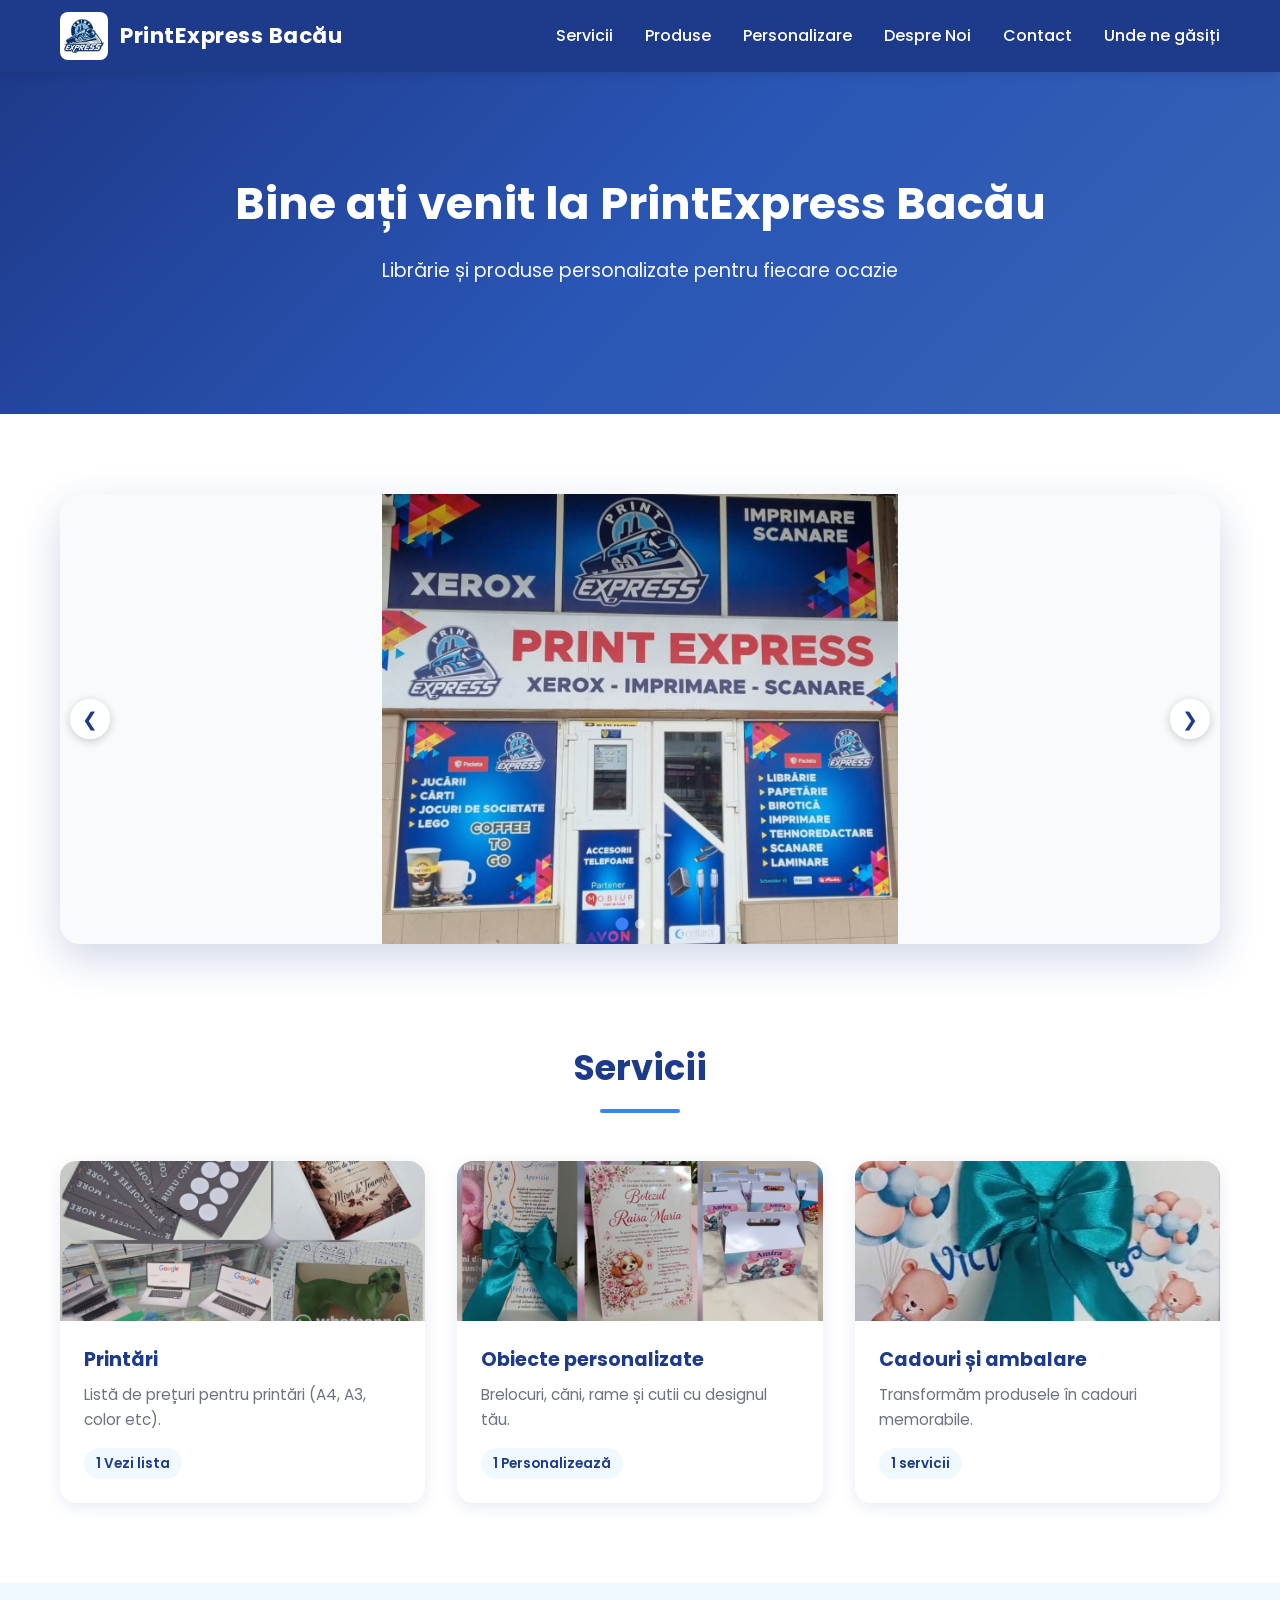
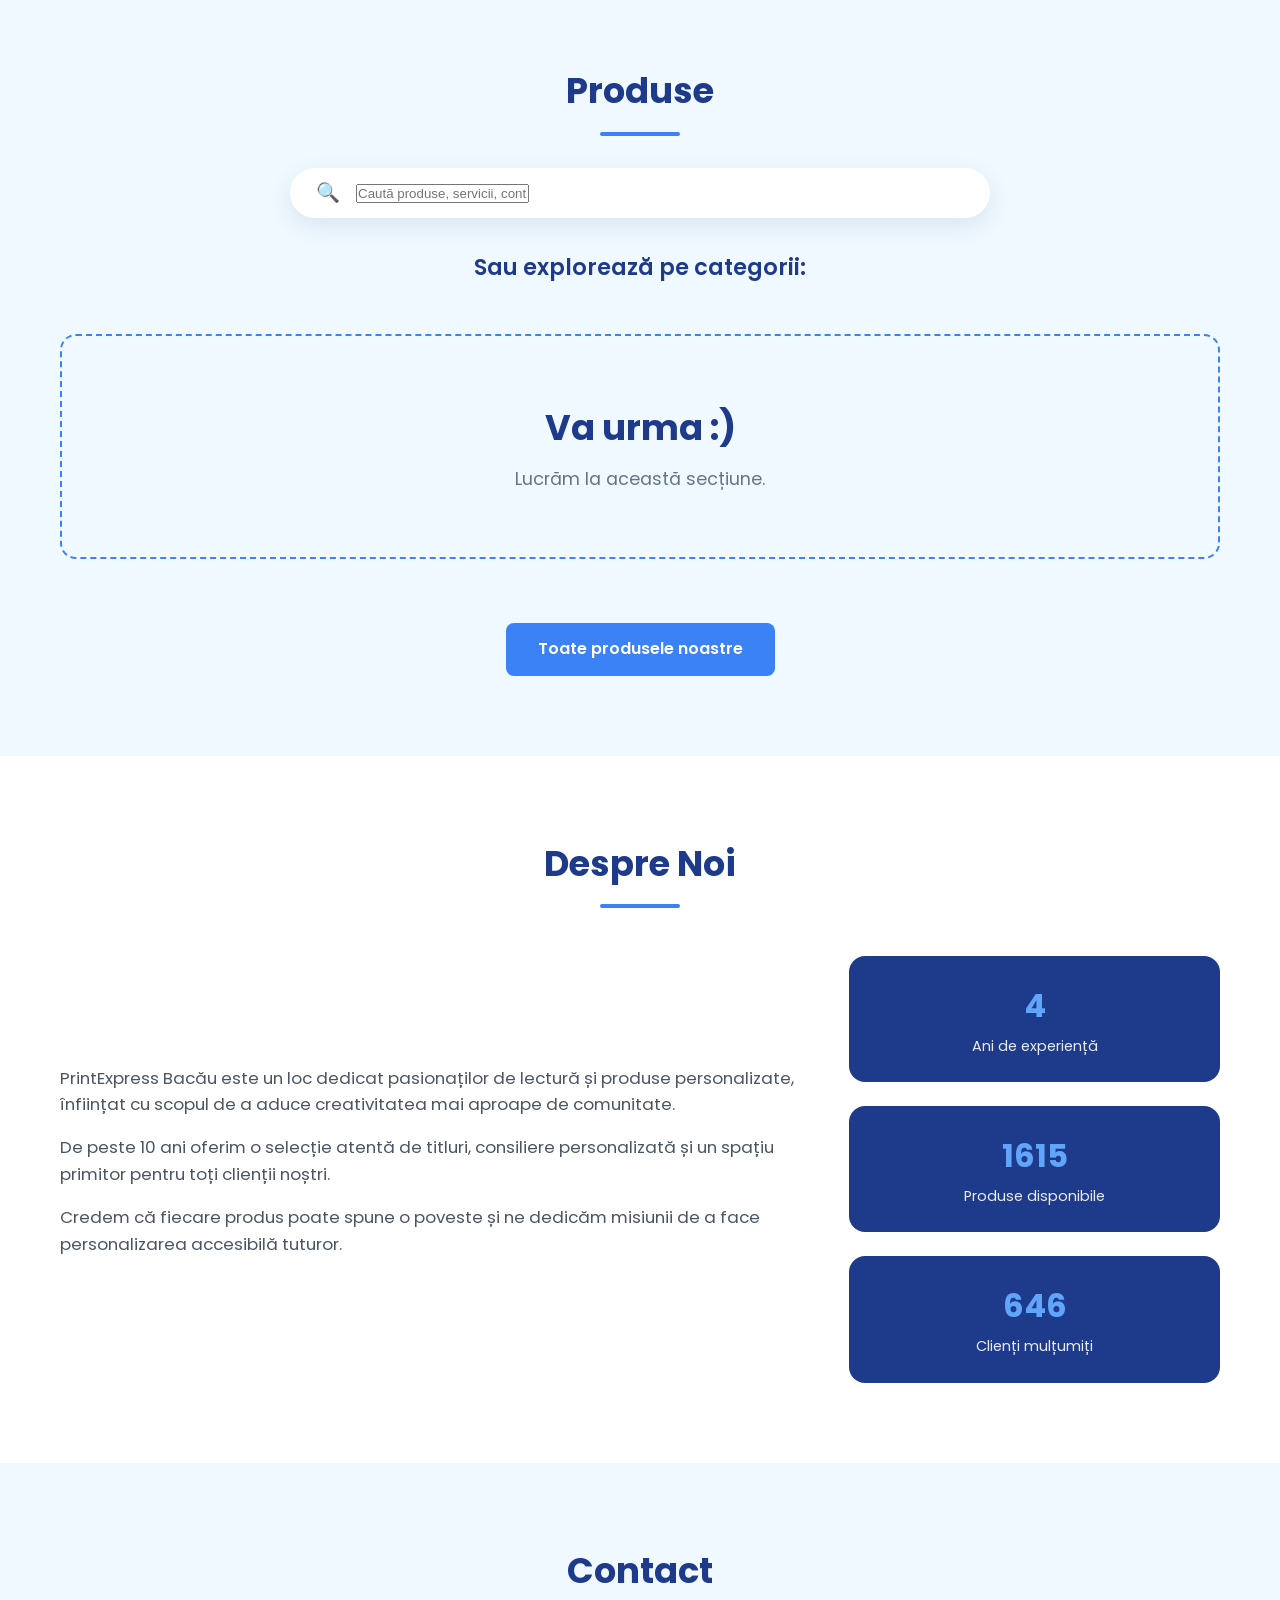
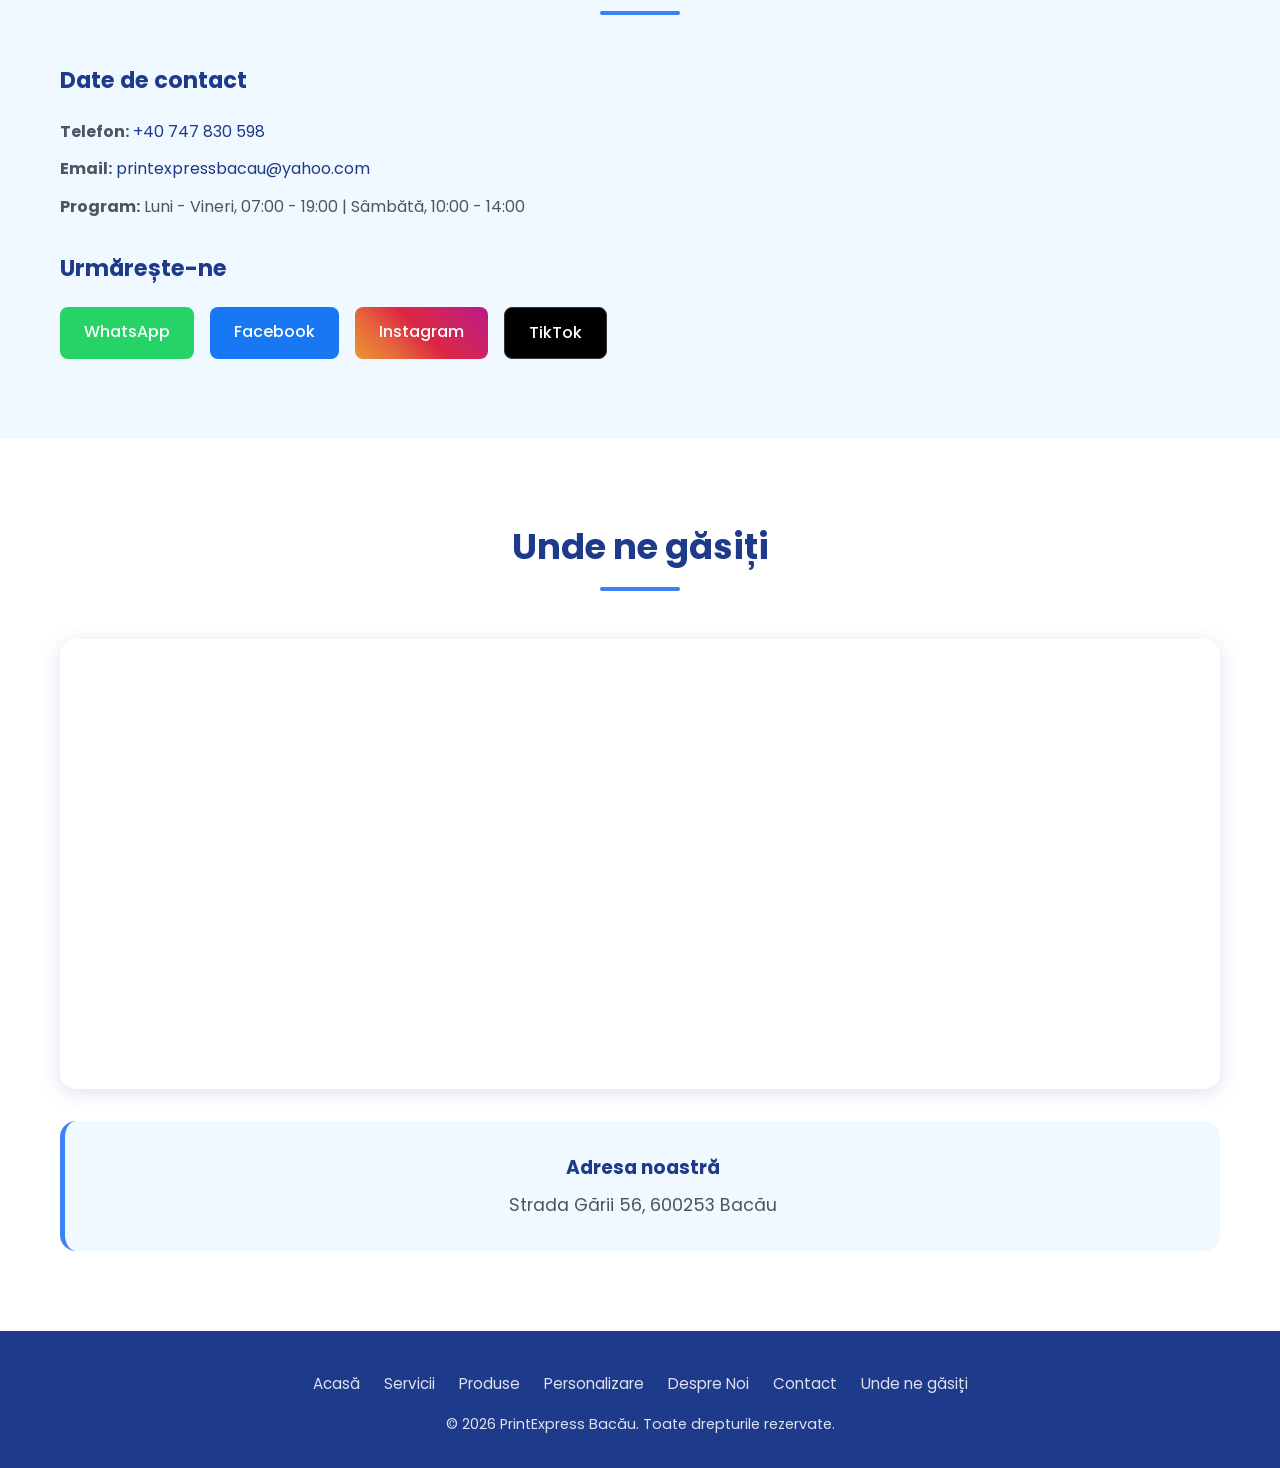
==== commit f1158b8d: "Update index.html" ====
--- a/index.html
+++ b/index.html
@@ -68,7 +68,7 @@
             <div class="search-wrapper fade-in-up" style="margin-top: -1rem; margin-bottom: 2rem;">
                 <div class="search-input-container">
                     <span class="search-icon">&#128269;</span>
-                    <input type="text" id="homeSearchInput" placeholder="Ce produse căutați?" autocomplete="off">
+                    <input type="text" id="homeSearchInput" placeholder="Caută produse, servicii, contact, locație..." autocomplete="off">
                 </div>
             </div>
 
@@ -77,8 +77,8 @@
             <!-- CONTAINER PENTRU CATEGORII (Ascuns când se caută) -->
             <div class="grid-4" id="productsPreview"></div>
 
-            <!-- CONTAINER PENTRU REZULTATELE CĂUTĂRII (Ascuns inițial) -->
-            <div class="grid-4 hidden" id="homeSearchResults"></div>
+            <!-- CONTAINER PENTRU REZULTATELE CĂUTĂRII (Aici pot apărea mai multe secțiuni) -->
+            <div class="hidden" id="homeSearchResults"></div>
             
             <div class="section-cta">
                 <a href="produse.html" class="btn btn-primary">Toate produsele noastre</a>
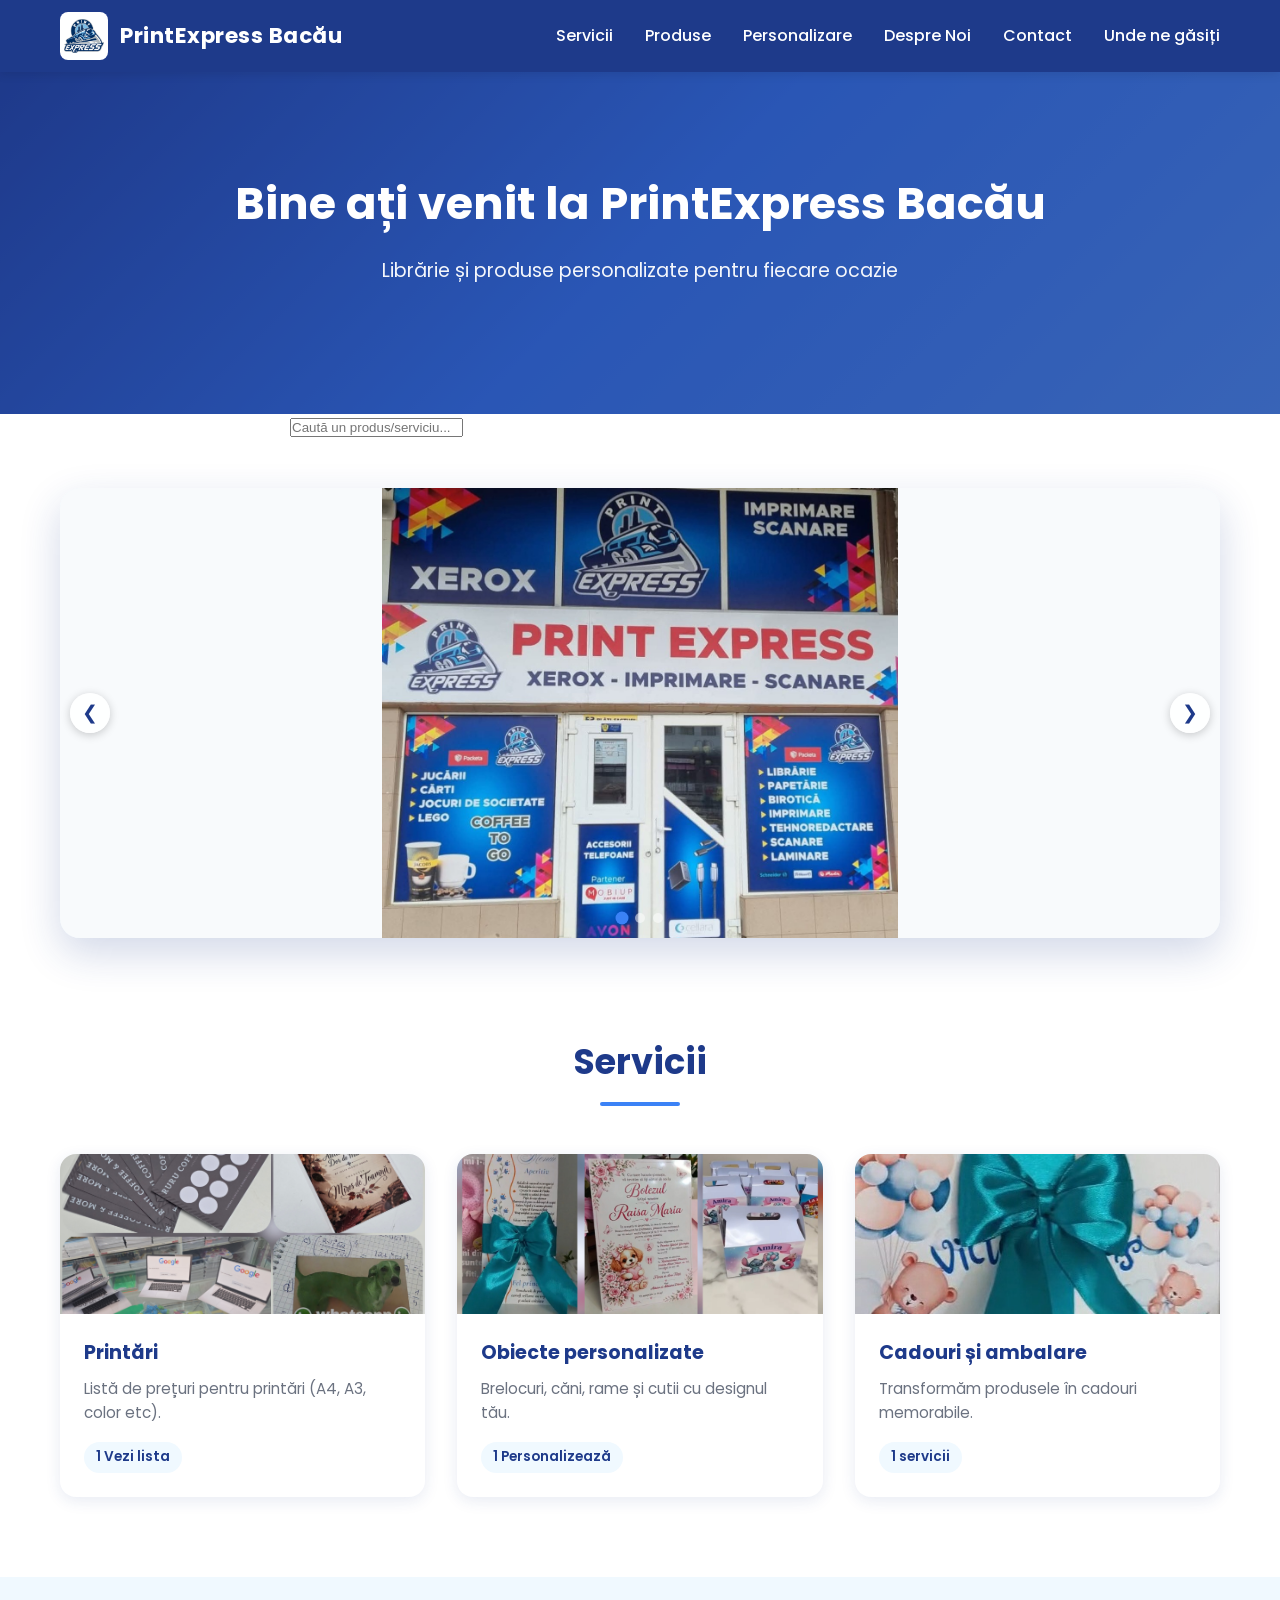
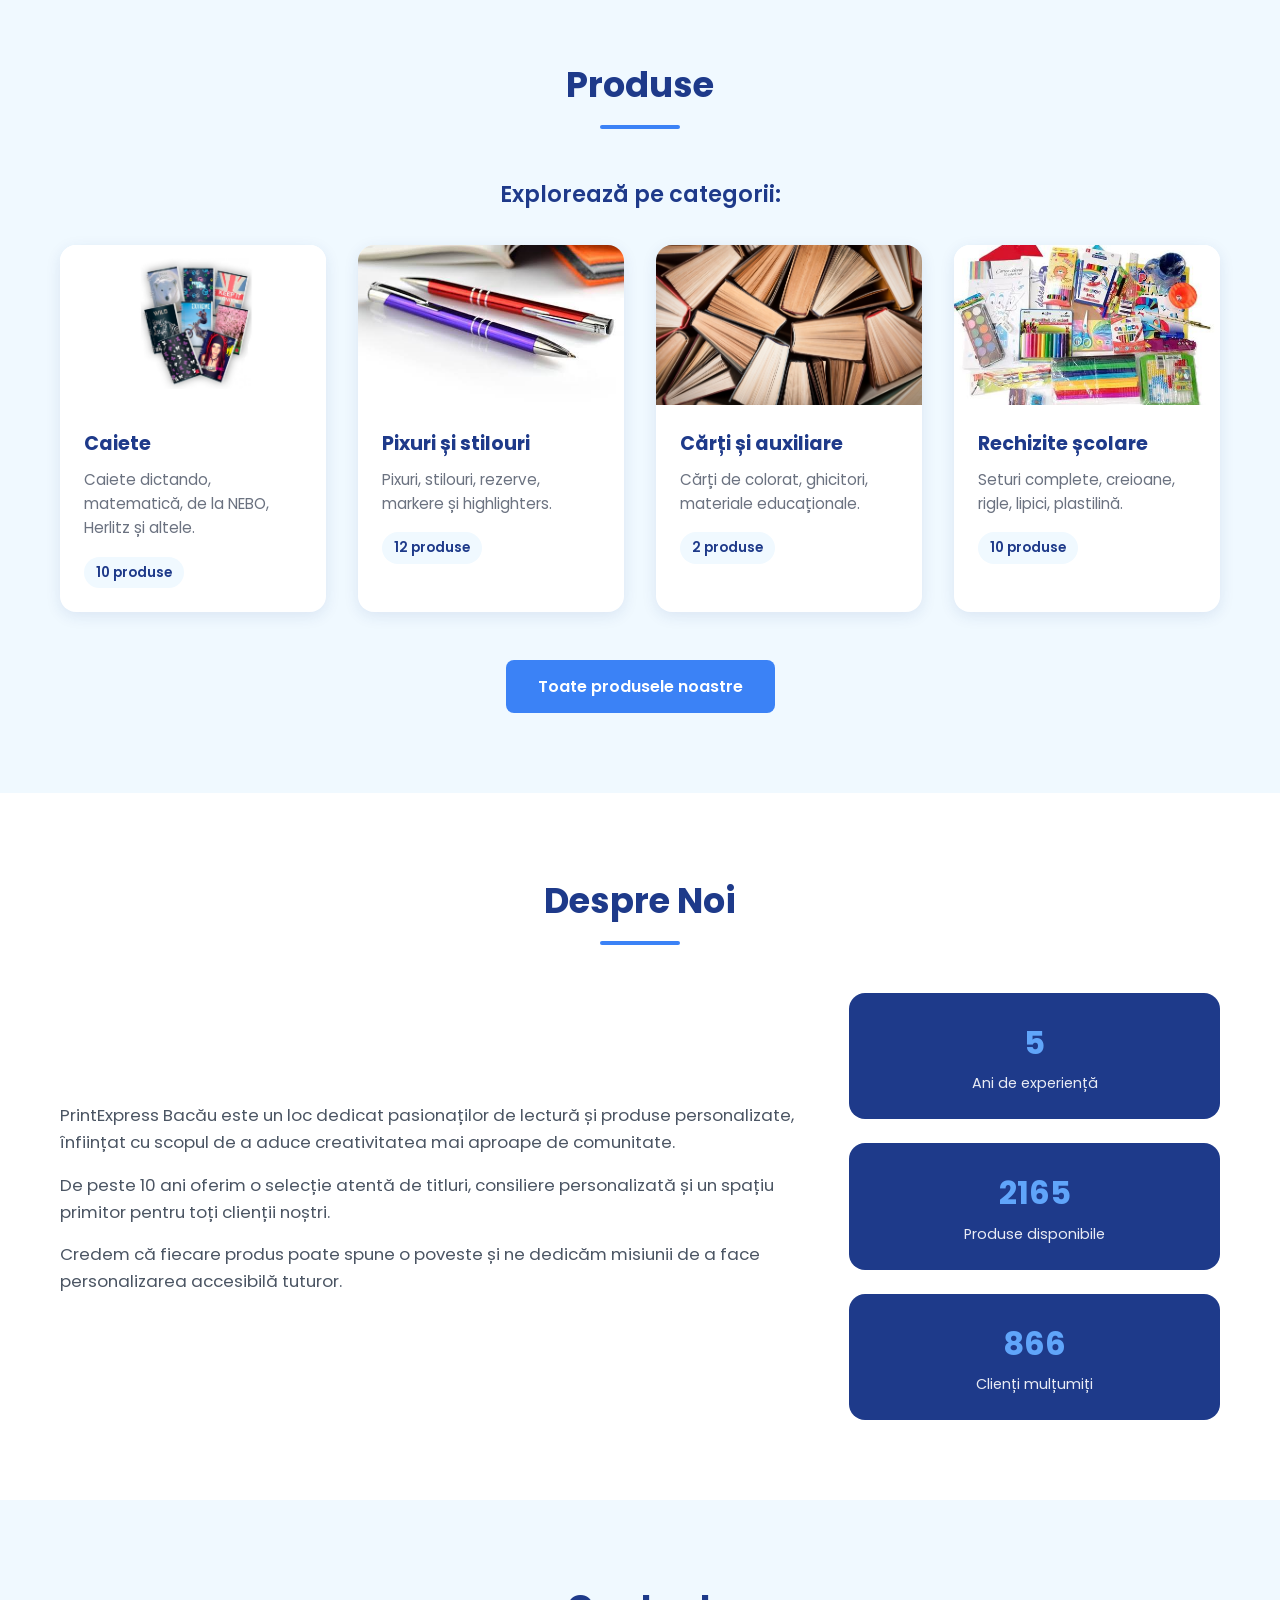
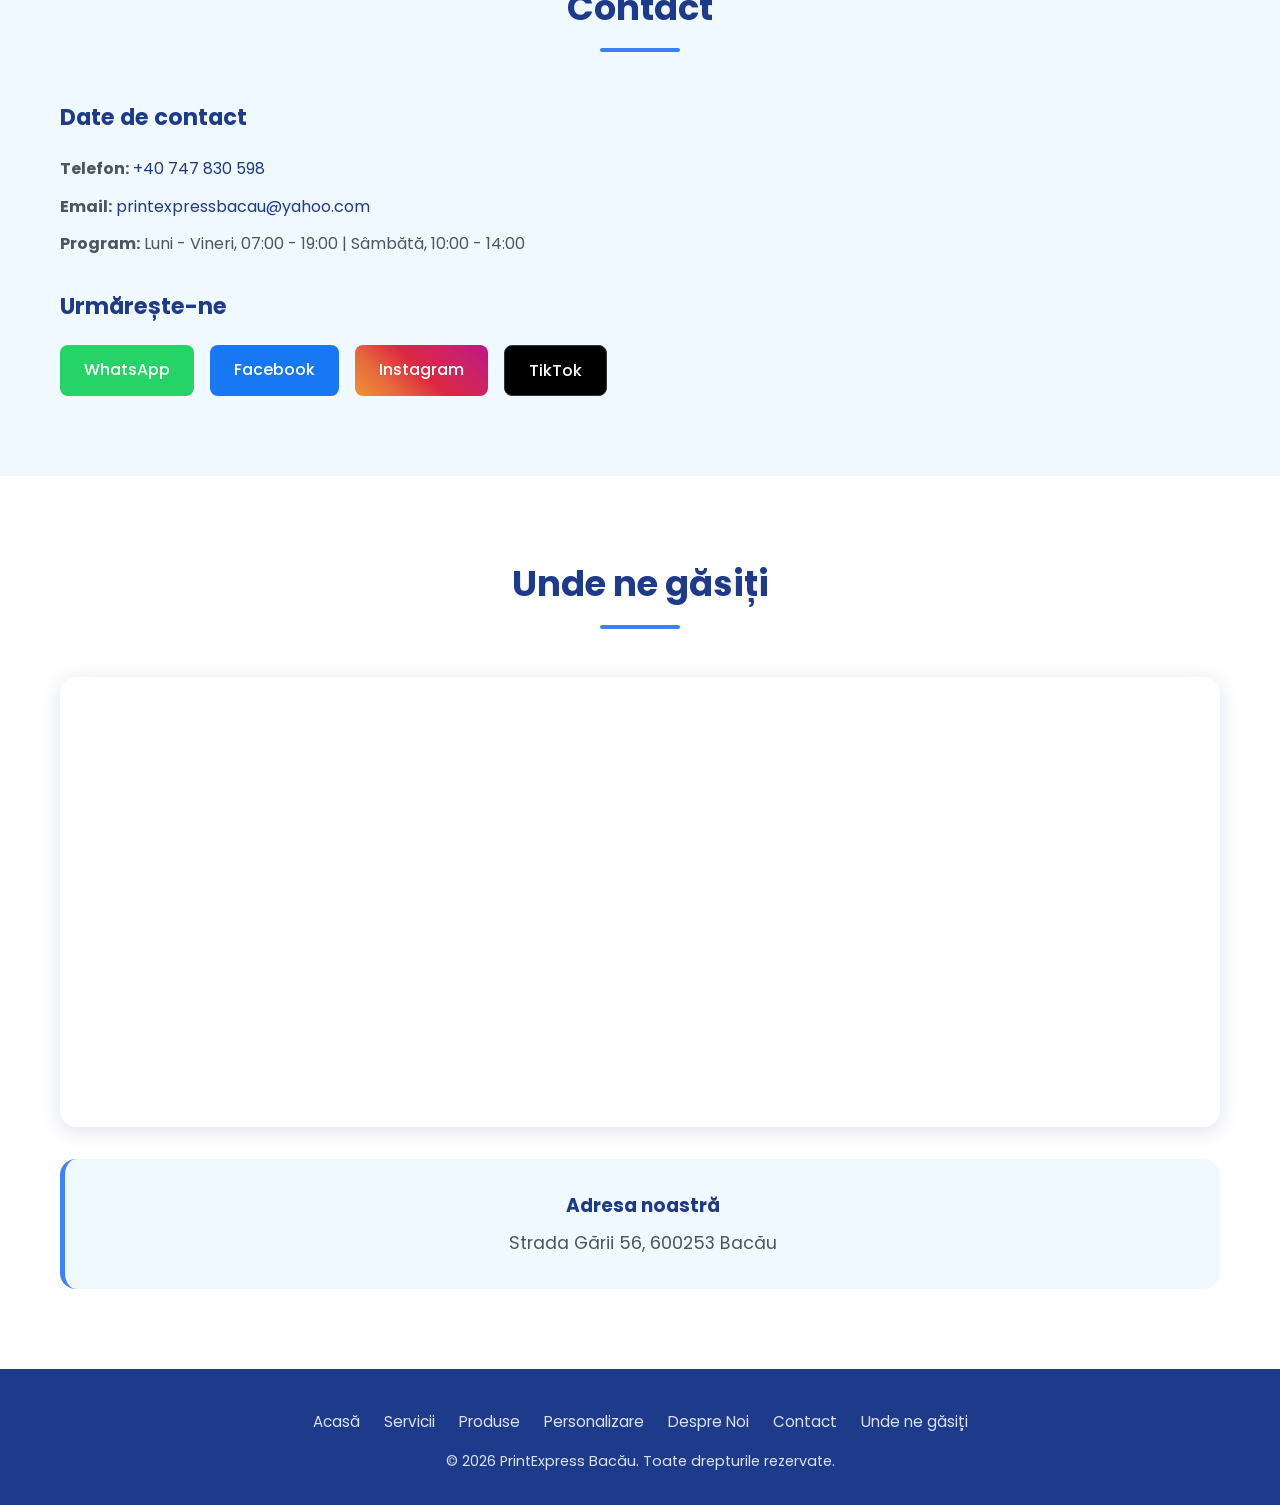
==== commit 341409ba: "Update index.html" ====
--- a/index.html
+++ b/index.html
@@ -30,6 +30,7 @@
         </div>
     </header>
 
+    <!-- HERO VIDEO -->
     <section id="acasa" class="hero hero-video">
         <video autoplay loop muted playsinline class="hero-video-bg">
             <source src="images/header-video.mp4" type="video/mp4">
@@ -41,8 +42,19 @@
         </div>
     </section>
 
+    <!-- BARA DE CĂUTARE (Mutată aici, între header/hero și galerie) -->
+    <section class="search-hero-section">
+        <div class="container">
+            <div class="search-wrapper fade-in-up">
+                <input type="text" id="homeSearchInput" placeholder="Caută un produs/serviciu..." autocomplete="off">
+            </div>
+            <!-- Aici vor apărea rezultatele căutării -->
+            <div class="hidden" id="homeSearchResults"></div>
+        </div>
+    </section>
+
     <!-- GALERIE CARUSEL -->
-    <section class="section" style="padding-bottom: 0;">
+    <section class="section" style="padding-top: 0; padding-bottom: 0;">
         <div class="container">
             <div class="carousel-container main-gallery-carousel" id="mainGalleryCarousel">
                 <div class="carousel-track" id="mainGalleryTrack"></div>
@@ -64,21 +76,9 @@
         <div class="container">
             <h2 class="section-title">Produse</h2>
             
-            <!-- BARA DE CĂUTARE PE PAGINA PRINCIPALĂ -->
-            <div class="search-wrapper fade-in-up" style="margin-top: -1rem; margin-bottom: 2rem;">
-                <div class="search-input-container">
-                    <span class="search-icon">&#128269;</span>
-                    <input type="text" id="homeSearchInput" placeholder="Caută produse, servicii, contact, locație..." autocomplete="off">
-                </div>
-            </div>
-
-            <h3 class="search-subtitle" id="homeSearchSubtitle">Sau explorează pe categorii:</h3>
-
-            <!-- CONTAINER PENTRU CATEGORII (Ascuns când se caută) -->
+            <!-- Fără search bar aici, doar titlul și categoriile -->
+            <h3 class="search-subtitle" id="homeSearchSubtitle">Explorează pe categorii:</h3>
             <div class="grid-4" id="productsPreview"></div>
-
-            <!-- CONTAINER PENTRU REZULTATELE CĂUTĂRII (Aici pot apărea mai multe secțiuni) -->
-            <div class="hidden" id="homeSearchResults"></div>
             
             <div class="section-cta">
                 <a href="produse.html" class="btn btn-primary">Toate produsele noastre</a>
--- a/css/style.css
+++ b/css/style.css
@@ -1506,3 +1506,39 @@
     color: #64748b;
     font-size: 1.1rem;
 }
+
+
+/* ============================================
+   STILURI PENTRU REZULTATELE CĂUTĂRII
+   ============================================ */
+.search-section-title {
+    color: var(--color-primary);
+    font-size: 1.5rem;
+    margin: 2rem 0 1rem 0;
+    padding-bottom: 0.5rem;
+    border-bottom: 2px solid #e2e8f0;
+    text-align: left;
+}
+
+/* Pentru ca harta si contactul sa stea frumos in container */
+#homeSearchResults {
+    display: flex;
+    flex-direction: column;
+    gap: 1rem;
+}
+
+#homeSearchResults .map-wrapper {
+    height: 350px;
+}
+
+#homeSearchResults .contact-info {
+    max-width: 600px;
+    margin: 0 auto;
+}
+
+/* Responsive */
+@media (max-width: 768px) {
+    #homeSearchResults .map-wrapper iframe {
+        height: 250px;
+    }
+}
